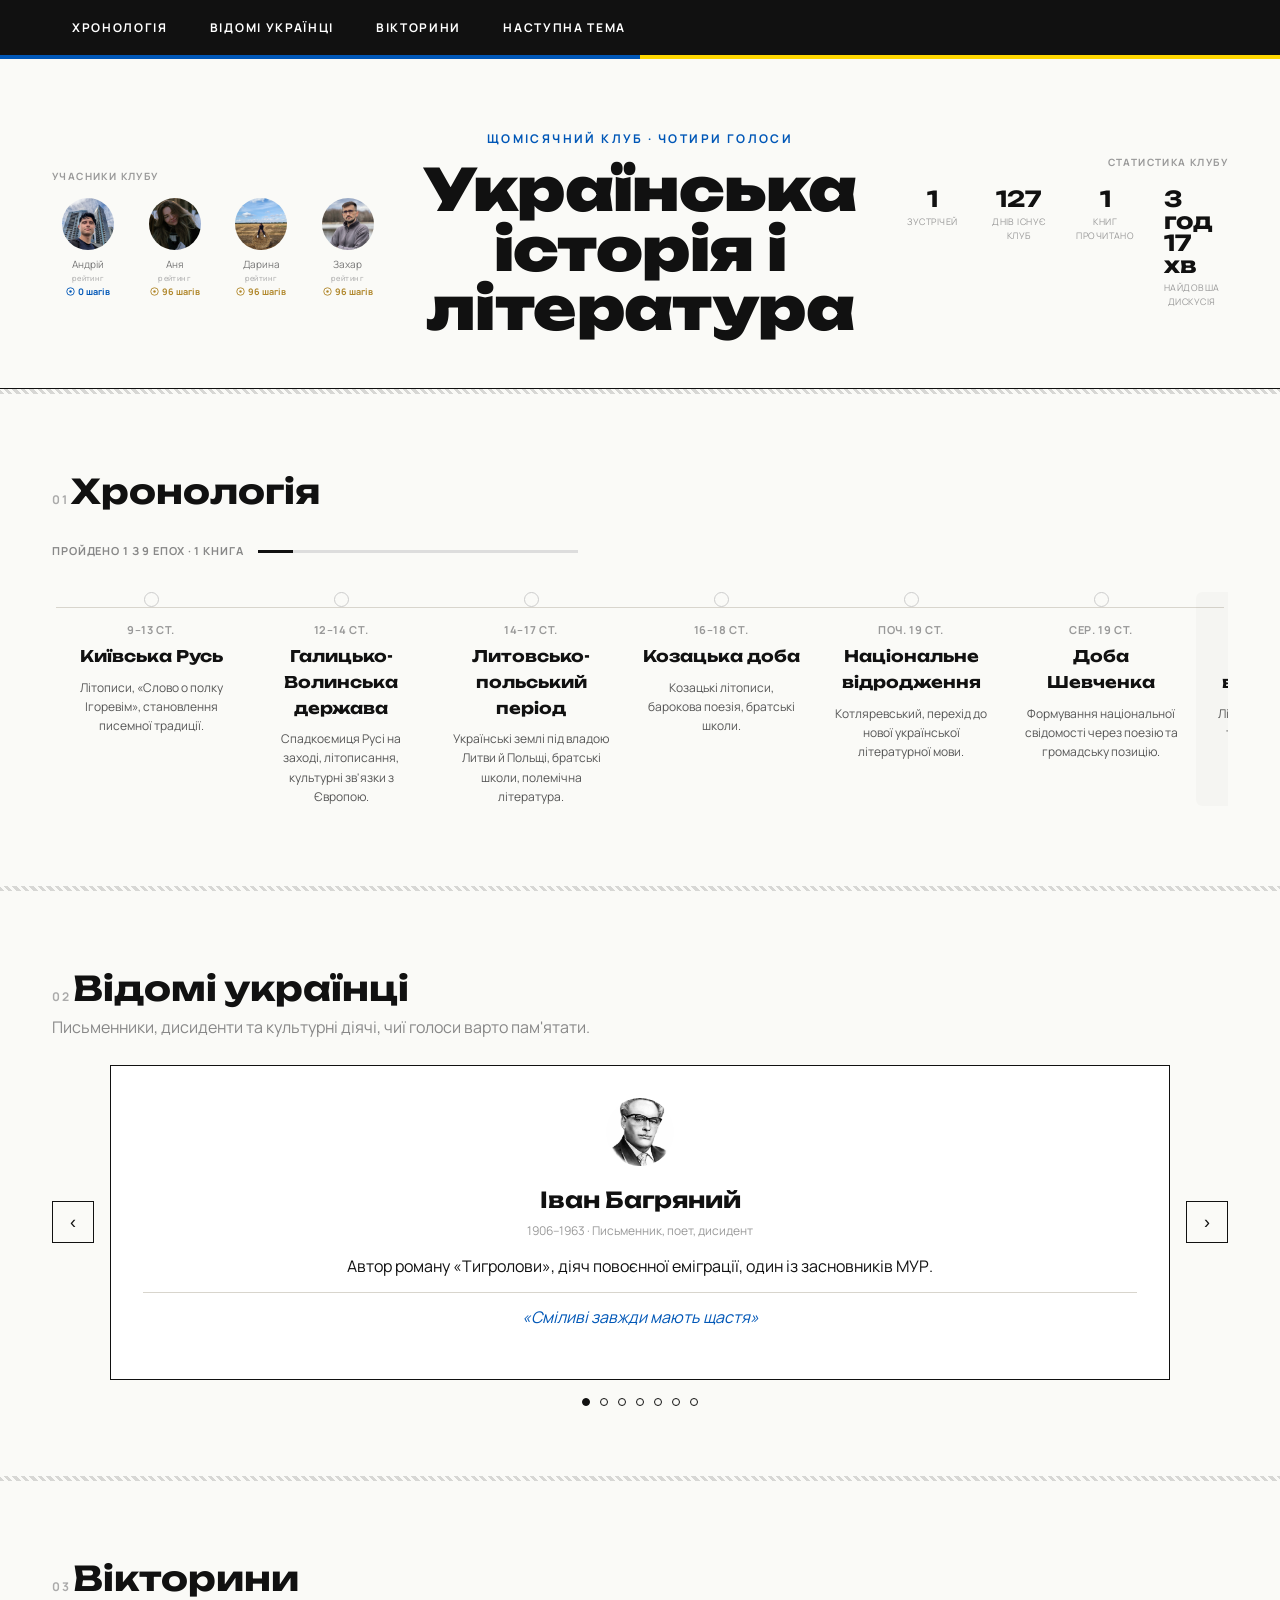
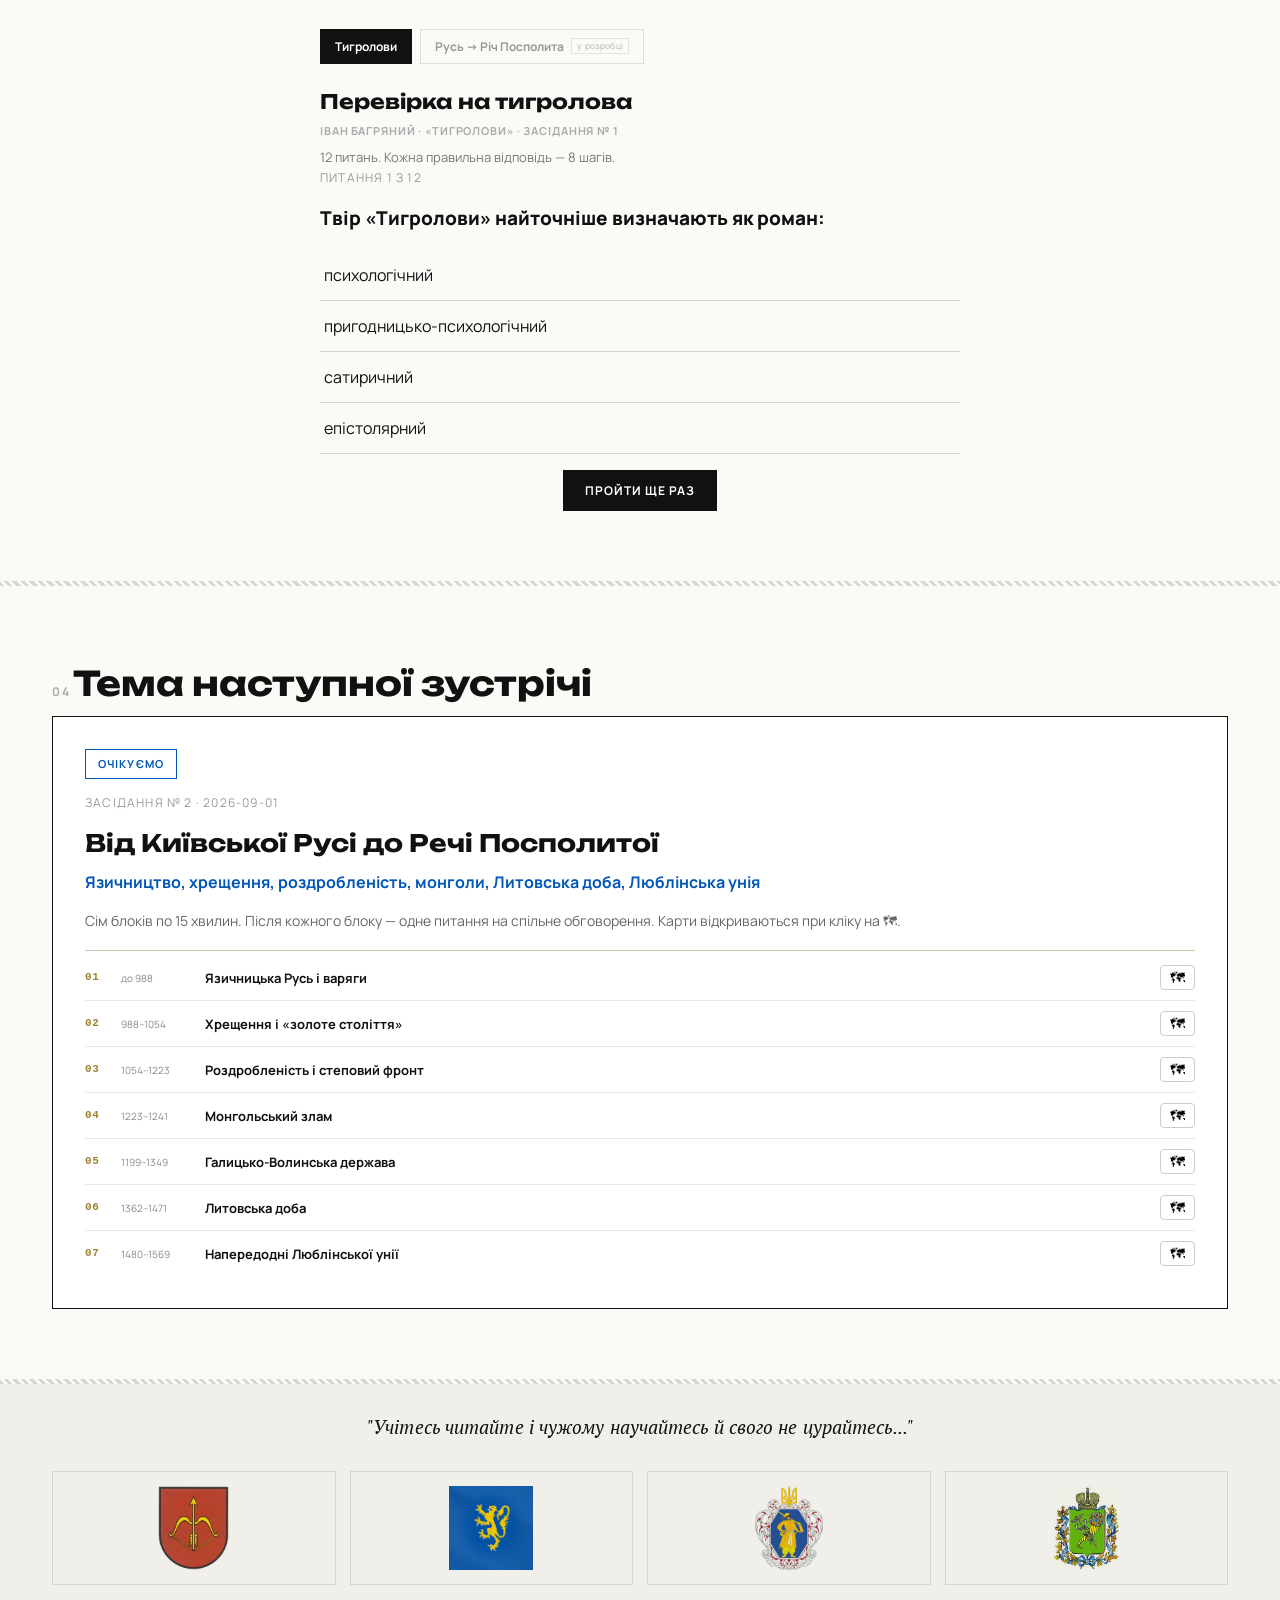
==== index.html @ 444264d8 "Update index.html" ====
<!DOCTYPE html>
<html lang="uk">
<head>
<meta charset="UTF-8">
<meta name="viewport" content="width=device-width, initial-scale=1.0">
<title>Клуб української історії та літератури</title>
<link rel="stylesheet" href="style-1-minimal.css">
</head>
<body>

<div class="sticky-top-bar">
  <nav class="tabs">
    <div class="wrap">
      <a href="#timeline">Хронологія</a>
      <a href="#figures">Відомі українці</a>
      <a href="#quiz">Вікторини</a>
      <a href="#next-topic">Наступна тема</a>
    </div>
  </nav>
  <div class="flag-ribbon" aria-hidden="true"></div>
</div>

<header class="masthead">
  <div class="wrap header-grid">
    <div class="header-side header-participants-block">
      <div class="header-side-label">Учасники клубу</div>
      <div class="header-participants" id="header-participants"><p class="mini-loading">…</p></div>
    </div>
    <div class="header-center">
      <div class="kicker">Щомісячний клуб · чотири голоси</div>
      <h1>Українська історія і література</h1>
    </div>
    <div class="header-side header-stats-block">
      <div class="header-side-label">Статистика клубу</div>
      <div class="header-stats" id="header-stats"><p class="mini-loading">…</p></div>
    </div>
  </div>
</header>

<div class="stitch-divider" aria-hidden="true"></div>

<section id="timeline">
  <div class="wrap">
    <span class="section-num">01</span>
    <h2>Хронологія</h2>
    <div id="timeline-progress"></div>
    <div id="timeline-content" class="timeline-h"><p>Завантаження…</p></div>
    <div id="timeline-panel" class="timeline-panel"></div>
  </div>
</section>

<div class="stitch-divider" aria-hidden="true"></div>

<section id="figures">
  <div class="wrap">
    <span class="section-num">02</span>
    <h2>Відомі українці</h2>
    <p class="section-lead">Письменники, дисиденти та культурні діячі, чиї голоси варто пам'ятати.</p>
    <div class="carousel">
      <button class="carousel-btn prev" id="fig-prev" type="button" aria-label="Попередня постать">‹</button>
      <div id="figures-content" class="carousel-track"><p>Завантаження…</p></div>
      <button class="carousel-btn next" id="fig-next" type="button" aria-label="Наступна постать">›</button>
    </div>
    <div id="figures-dots" class="carousel-dots"></div>
  </div>
</section>

<div class="stitch-divider" aria-hidden="true"></div>

<section id="quiz">
  <div class="wrap">
    <span class="section-num">03</span>
    <h2>Вікторини</h2>
    <div id="quiz-selector" class="quiz-selector"></div>
    <div id="quiz-head" class="quiz-head"></div>
    <div id="quiz-content"><p>Завантаження…</p></div>
    <div id="quiz-result"></div>
    <button id="quiz-reset" class="reset-btn" type="button">Пройти ще раз</button>
  </div>
</section>

<div class="stitch-divider" aria-hidden="true"></div>

<section id="next-topic">
  <div class="wrap">
    <span class="section-num">04</span>
    <h2>Тема наступної зустрічі</h2>
    <div id="next-topic-content"><p>Завантаження…</p></div>
  </div>
</section>

<div class="stitch-divider" aria-hidden="true"></div>

<footer>
  <div class="wrap">
    <p class="footer-quote">"Учітесь читайте і чужому научайтесь й свого не цурайтесь..."</p>
    <div class="emblem-footer">
      <div class="emblem-slot"><img src="assets/emblems/gerald1.gif" class="emblem-icon" alt="Емблема 1"></div>
      <div class="emblem-slot"><img src="assets/emblems/gerald2.jpg" class="emblem-icon" alt="Емблема 2"></div>
      <div class="emblem-slot"><img src="assets/emblems/gerald3.jpg" class="emblem-icon" alt="Емблема 3"></div>
      <div class="emblem-slot"><img src="assets/emblems/gerald6.jpg" class="emblem-icon" alt="Емблема 6"></div>
    </div>
  </div>
</footer>

<script src="script.js"></script>
</body>
</html>
---- style-1-minimal.css ----
/* ВАРІАНТ 1 — Мінімалізм: багато повітря, велика жирна типографіка, чорно-біле + єдиний національний акцент */
@import url('https://fonts.googleapis.com/css2?family=Unbounded:wght@500;700;900&family=Manrope:wght@400;500;700;800&family=PT+Serif:ital@1&family=PT+Mono&display=swap');

:root {
  --paper: #fafaf7;
  --paper-dark: #f0efe9;
  --ink: #111111;
  --stamp-red: #9c2b26;
  --index-blue: #0057b7;
  --gold: #8a7a4a;
  --line: #d8d5cd;
  --card-bg: #ffffff;
  --flag-blue: #0057b7;
  --flag-yellow: #ffd700;
  --teal: #2f6f62;
}

* { box-sizing: border-box; }
html { scroll-behavior: smooth; }

body {
  margin: 0;
  background: var(--paper);
  color: var(--ink);
  font-family: 'Manrope', sans-serif;
  line-height: 1.6;
}
a { color: var(--index-blue); }

.wrap { max-width: 1240px; margin: 0 auto; padding: 0 32px; }

/* ---------- Nav ---------- */
.sticky-top-bar {
  position: sticky;
  top: 0;
  z-index: 20;
}
nav.tabs {
  background: var(--ink);
}
nav.tabs .wrap { display: flex; gap: 2px; overflow-x: auto; }
nav.tabs a {
  flex: 0 0 auto;
  display: block;
  padding: 18px 20px;
  color: #fff;
  text-decoration: none;
  font-family: 'Manrope', sans-serif;
  font-weight: 700;
  font-size: 12px;
  letter-spacing: 0.14em;
  text-transform: uppercase;
  white-space: nowrap;
  transition: opacity 0.2s ease;
}
nav.tabs a:hover { opacity: 0.55; }

.flag-ribbon {
  height: 4px;
  background: linear-gradient(90deg, var(--flag-blue) 50%, var(--flag-yellow) 50%);
}

/* ---------- Header ---------- */
header.masthead {
  padding: 70px 0 50px;
  border-bottom: 1px solid var(--ink);
  position: relative;
}
.header-grid {
  display: grid;
  grid-template-columns: 1fr 1.4fr 1fr;
  align-items: center;
  gap: 24px;
}
.header-center { text-align: center; }
.header-side-label {
  font-family: 'Manrope', sans-serif;
  font-size: 10px; font-weight: 700;
  text-transform: uppercase; letter-spacing: 0.14em;
  color: #999; margin-bottom: 14px;
}
.header-participants-block .header-side-label { text-align: left; }
.header-stats-block .header-side-label { text-align: right; }
.header-participants, .header-stats { display: flex; flex-wrap: wrap; gap: 14px; }
.header-participants { justify-content: space-between; }
.header-stats { justify-content: space-between; }
.mini-loading { font-size: 12px; color: #999; margin: 0; }

.mini-avatar { display: flex; flex-direction: column; align-items: center; flex: 1 1 0; min-width: 56px; }
.mini-avatar-img {
  width: 52px; height: 52px; border-radius: 50%;
  object-fit: cover; border: none;
  display: flex; align-items: center; justify-content: center;
  font-family: 'Unbounded', sans-serif; font-weight: 700; font-size: 15px;
  color: #fff; background: var(--ink);
}
.mini-avatar-name { font-family: 'Manrope', sans-serif; font-size: 10px; color: #777; margin-top: 6px; text-align: center; }
.mini-avatar-ratinglabel {
  font-family: 'Manrope', sans-serif; font-weight: 500; font-size: 7.5px;
  text-transform: lowercase; letter-spacing: 0.06em;
  color: #b0b0b0; margin-top: 3px; text-align: center; line-height: 1;
}
.mini-avatar-rating {
  font-family: 'Manrope', sans-serif; font-weight: 700; font-size: 9px;
  color: var(--index-blue); margin-top: 2px; text-align: center;
  display: inline-flex; align-items: center; gap: 3px; white-space: nowrap;
}
/* Місця в рейтингу — приглушені металеві відтінки */
.mini-avatar-rating.medal-gold   { color: #b0872b; }
.mini-avatar-rating.medal-silver { color: #8c8c92; }
.mini-avatar-rating.medal-bronze { color: #a06a42; }
.coin-icon { width: 9px; height: 9px; flex-shrink: 0; display: block; }

.mini-stat { display: flex; flex-direction: column; align-items: center; padding: 4px 8px; flex: 1 1 0; min-width: 56px; }
.mini-stat-value { font-family: 'Unbounded', sans-serif; font-weight: 700; font-size: 22px; color: var(--ink); line-height: 1; }
.mini-stat-label { font-family: 'Manrope', sans-serif; font-size: 9px; text-transform: uppercase; letter-spacing: 0.05em; color: #999; margin-top: 5px; text-align: center; }

header.masthead .kicker {
  font-family: 'Manrope', sans-serif; font-size: 12px; font-weight: 700;
  letter-spacing: 0.2em; text-transform: uppercase; color: var(--index-blue);
}
header.masthead h1 {
  font-family: 'Unbounded', sans-serif;
  font-weight: 900;
  font-size: clamp(30px, 5.4vw, 58px);
  margin: 12px 0 0;
  line-height: 1.02;
  letter-spacing: -0.01em;
}

@media (max-width: 760px) {
  .header-grid { grid-template-columns: 1fr; text-align: center; }
  .header-participants, .header-stats { justify-content: center; }
  .header-participants-block .header-side-label, .header-stats-block .header-side-label { text-align: center; }
}

/* ---------- Signature stitch divider (thin, monochrome) ---------- */
.stitch-divider {
  height: 5px;
  background-image:
    repeating-linear-gradient(45deg, var(--ink) 0, var(--ink) 3px, transparent 3px, transparent 6px);
  opacity: 0.15;
  border: none;
}

/* ---------- Sections ---------- */
section { padding: 70px 0; }
section h2 {
  font-family: 'Unbounded', sans-serif;
  font-weight: 700;
  font-size: 34px;
  margin: 0 0 6px;
  display: inline-block;
  border-bottom: none;
  padding-bottom: 0;
}
section .section-num {
  font-family: 'Manrope', sans-serif;
  font-weight: 700;
  font-size: 12px;
  color: #aaa;
  letter-spacing: 0.14em;
}

/* ---------- Cards ---------- */
.card {
  background: var(--card-bg);
  border: 1px solid var(--ink);
  padding: 32px;
  position: relative;
  box-shadow: none;
}
.card + .card { margin-top: 18px; }
.stamp {
  display: inline-block;
  border: 1px solid var(--ink); color: var(--ink);
  font-family: 'Manrope', sans-serif; font-weight: 700; font-size: 11px;
  letter-spacing: 0.1em; padding: 5px 12px; border-radius: 0; background: none;
  margin-bottom: 14px;
}
.stamp-next { border-color: var(--index-blue); color: var(--index-blue); }
.card-next-empty { display: flex; align-items: center; min-height: 90px; }
.empty-note { color: #999; font-style: italic; margin: 0; }

/* --- Next topic blocks list --- */
.next-intro { color: #666; font-size: 14px; margin-bottom: 18px; }
.blocks-list { border-top: 1px solid #d0c8b0; margin-top: 8px; padding-top: 4px; }
.block-row { display: flex; align-items: center; gap: 12px; padding: 10px 0; border-bottom: 1px solid rgba(107,90,62,0.15); }
.block-row:last-child { border-bottom: none; }
.block-num { font-family: 'PT Mono', monospace; font-size: 11px; color: #a08030; flex: 0 0 24px; font-weight: 700; letter-spacing: .05em; }
.block-period { font-family: 'Manrope', sans-serif; font-size: 10px; color: #888; flex: 0 0 72px; white-space: nowrap; }
.block-title { font-family: 'Manrope', sans-serif; font-size: 13px; font-weight: 700; color: #111; flex: 1; }
.map-btn { flex: 0 0 auto; background: none; border: 1px solid #ccc; border-radius: 4px; padding: 4px 9px; font-size: 15px; cursor: pointer; line-height: 1; transition: border-color .15s, background .15s; }
.map-btn:hover { border-color: #185FA5; background: rgba(42,63,95,.06); }
.map-btn-empty { flex: 0 0 auto; font-family: 'PT Mono', monospace; font-size: 10px; color: #bbb; padding: 4px 6px; cursor: default; }

/* --- Map modal --- */
#map-modal { position: fixed; inset: 0; z-index: 1000; display: flex; align-items: center; justify-content: center; }
.modal-backdrop { position: absolute; inset: 0; background: rgba(32,29,26,.72); cursor: pointer; }
.modal-box { position: relative; z-index: 1; background: #f5f0e4; border: 2px solid #201d1a; width: 92vw; max-width: 1100px; height: 88vh; display: flex; flex-direction: column; box-shadow: 0 20px 60px rgba(0,0,0,.4); }
.modal-header { display: flex; align-items: center; justify-content: space-between; padding: 10px 16px; border-bottom: 1px solid #ccc; flex-shrink: 0; }
.modal-title { font-family: 'Manrope', sans-serif; font-weight: 700; font-size: 13px; color: #111; }
.modal-close { background: none; border: 1px solid #ccc; width: 28px; height: 28px; cursor: pointer; font-size: 13px; color: #111; display: flex; align-items: center; justify-content: center; }
.modal-close:hover { border-color: #111; background: rgba(32,29,26,.06); }
.modal-iframe { flex: 1; width: 100%; border: none; background: #f5f0e4; }

/* Зображення в модалі — вписується повністю, без обрізання */
.modal-imgwrap { flex: 1; width: 100%; overflow: auto; background: #f5f0e4; display: flex; align-items: center; justify-content: center; padding: 10px; }
.modal-img { max-width: 100%; max-height: 100%; object-fit: contain; display: block; }

/* Кнопка "відкрити в новій вкладці" */
.modal-open-new { margin-left: auto; margin-right: 8px; text-decoration: none; border: 1px solid #ccc; width: 28px; height: 28px; display: flex; align-items: center; justify-content: center; font-size: 13px; color: #111; }
.modal-open-new:hover { border-color: #111; background: rgba(32,29,26,.06); }
.modal-header .modal-title { margin-right: 8px; }

@media (max-width: 600px) {
  .block-period { display: none; }
  .modal-box { width: 98vw; height: 94vh; }
}
.card .meta-row { font-family: 'Manrope', sans-serif; font-size: 12px; color: #999; text-transform: uppercase; letter-spacing: 0.1em; margin-bottom: 12px; }
.card h3 { font-family: 'Unbounded', sans-serif; font-weight: 700; font-size: 24px; margin: 0 0 8px; }
.card .subtitle { color: var(--index-blue); font-weight: 700; margin: 0 0 12px; }

/* ---------- Quiz ---------- */
.quiz-selector { display: flex; flex-wrap: wrap; gap: 8px; max-width: 640px; margin: 18px auto 0; }
.quiz-tab {
  font-family: 'Manrope', sans-serif; font-weight: 700; font-size: 12px;
  background: none; border: 1px solid var(--line); color: #777;
  padding: 8px 14px; cursor: pointer;
  display: inline-flex; align-items: center; gap: 7px;
  transition: border-color .15s, color .15s, background .15s;
}
.quiz-tab:hover { border-color: var(--ink); color: var(--ink); }
.quiz-tab.active { border-color: var(--ink); background: var(--ink); color: #fff; }
.quiz-tab-soon { opacity: .75; }
.tab-soon-mark { font-size: 8.5px; font-weight: 500; text-transform: lowercase; letter-spacing: .04em; color: #aaa; border: 1px solid #ddd; padding: 1px 5px; }
.quiz-tab.active .tab-soon-mark { color: #ddd; border-color: #666; }

.quiz-head { max-width: 640px; margin: 22px auto 0; }
.quiz-title { font-family: 'Unbounded', sans-serif; font-weight: 700; font-size: 20px; margin: 0 0 4px; }
.quiz-meta { font-family: 'Manrope', sans-serif; font-size: 11px; font-weight: 700; color: #aaa; text-transform: uppercase; letter-spacing: .08em; }
.quiz-lead { font-family: 'Manrope', sans-serif; font-size: 13px; color: #777; margin: 8px 0 0; }

.quiz-soon { max-width: 640px; margin: 24px auto 0; border: 1px dashed var(--line); padding: 40px 24px; text-align: center; }
.quiz-soon-icon { font-size: 30px; line-height: 1; margin-bottom: 12px; }
.quiz-soon-title { font-family: 'Unbounded', sans-serif; font-weight: 700; font-size: 17px; color: var(--ink); margin-bottom: 8px; }
.quiz-soon-text { font-family: 'Manrope', sans-serif; font-size: 13px; color: #999; margin: 0; }

#quiz-content, #quiz-result, #quiz-reset { max-width: 640px; margin-left: auto; margin-right: auto; display: block; }
.quiz-progress { font-family: 'Manrope', sans-serif; font-size: 12px; color: #999; text-transform: uppercase; letter-spacing: 0.1em; margin-bottom: 16px; }
.quiz-q { margin-bottom: 14px; }
.quiz-q p.q-text { font-weight: 800; font-size: 19px; margin: 0 0 16px; }
.quiz-q .opt {
  display: block; width: 100%; text-align: left;
  background: none; border: none; border-bottom: 1px solid var(--line);
  padding: 14px 4px; margin-bottom: 0; cursor: pointer;
  font-family: 'Manrope', sans-serif; font-size: 16px; color: var(--ink);
  transition: padding-left 0.15s ease, color 0.15s ease;
}
.quiz-q .opt:hover { padding-left: 12px; color: var(--index-blue); }
.quiz-q .opt.correct { color: #2f7a3f; font-weight: 700; border-color: #2f7a3f; }
.quiz-q .opt.wrong { color: var(--stamp-red); text-decoration: line-through; border-color: var(--stamp-red); }
.quiz-q .opt[disabled] { cursor: default; }
.next-q-btn { display: block; }
#quiz-result { font-family: 'Manrope', sans-serif; font-weight: 700; font-size: 15px; margin-top: 20px; padding: 18px; border: 1px solid var(--ink); display: none; }

.quiz-title-result { text-align: center; padding: 32px 20px; }
.quiz-title-emoji { font-size: 56px; line-height: 1; margin-bottom: 10px; }
.quiz-title-name { font-family: 'Unbounded', sans-serif; font-weight: 900; font-size: 26px; margin-bottom: 8px; }
.quiz-title-score { font-family: 'Manrope', sans-serif; font-size: 14px; color: #666; margin-bottom: 6px; }
.quiz-title-hint { font-family: 'Manrope', sans-serif; font-size: 12px; color: #999; font-style: italic; }

button.reset-btn {
  font-family: 'Manrope', sans-serif; font-weight: 700; background: var(--ink); color: #fff;
  border: none; padding: 12px 22px; cursor: pointer; font-size: 12px;
  letter-spacing: 0.08em; text-transform: uppercase; margin-top: 16px;
  transition: opacity 0.2s ease;
}
button.reset-btn:hover { opacity: 0.75; }

/* ---------- Archive list ---------- */
.archive-item { display: flex; gap: 16px; align-items: baseline; border-bottom: 1px solid var(--line); padding: 16px 0; }
.archive-item .num { font-family: 'Manrope', sans-serif; font-weight: 700; color: #999; font-size: 13px; flex: 0 0 60px; }
.archive-item .date { font-family: 'Manrope', sans-serif; font-size: 12px; color: #999; flex: 0 0 90px; }
.archive-item a { font-weight: 700; text-decoration: none; }
.archive-item a:hover { text-decoration: underline; }

/* ---------- Figures carousel ---------- */
.section-lead { color: #888; margin-top: -6px; }
.carousel { display: flex; align-items: center; gap: 16px; margin-top: 24px; }
.carousel-track { position: relative; flex: 1; min-height: 240px; }
.figure-card { display: none; background: var(--card-bg); border: 1px solid var(--ink); padding: 32px; box-shadow: none; text-align: center; }
.figure-card.active { display: block; }
.figure-avatar {
  width: 68px; height: 68px; border-radius: 50%; margin: 0 auto 16px;
  display: flex; align-items: center; justify-content: center;
  font-family: 'Unbounded', sans-serif; font-weight: 700; font-size: 20px;
  color: #fff; background: var(--ink);
}
.figure-avatar-photo { object-fit: cover; border: none; filter: grayscale(100%); }
.figure-card h3 { font-family: 'Unbounded', sans-serif; font-weight: 700; font-size: 22px; margin: 0 0 4px; }
.figure-years { font-family: 'Manrope', sans-serif; font-size: 12px; color: #999; margin-bottom: 14px; }
.figure-note { margin: 0 0 8px; }
.figure-quote { font-style: italic; color: var(--index-blue); border-top: 1px solid var(--line); padding-top: 12px; margin-top: 12px; }
.carousel-btn {
  flex: 0 0 auto; width: 42px; height: 42px; border: 1px solid var(--ink);
  background: none; color: var(--ink); font-size: 18px; cursor: pointer; transition: background 0.2s ease, color 0.2s ease;
}
.carousel-btn:hover { background: var(--ink); color: #fff; }
.carousel-dots { display: flex; justify-content: center; gap: 10px; margin-top: 18px; }
.dot { width: 8px; height: 8px; border-radius: 50%; border: 1px solid var(--ink); background: transparent; cursor: pointer; padding: 0; }
.dot.active { background: var(--ink); }

/* ---------- Timeline (horizontal) ---------- */
.timeline-h { display: flex; gap: 0; overflow-x: auto; padding: 40px 4px 10px; position: relative; }
.timeline-h::before { content: ""; position: absolute; left: 4px; right: 4px; top: 55px; height: 1px; background: var(--line); z-index: 0; }
.timeline-h-item { position: relative; flex: 0 0 190px; padding: 0 16px; text-align: center; }
/* --- Прогрес хронології --- */
.progress-row { display: flex; align-items: center; gap: 14px; margin: 18px 0 -8px; flex-wrap: wrap; }
.progress-text { font-family: 'Manrope', sans-serif; font-size: 11px; font-weight: 700; color: #888; text-transform: uppercase; letter-spacing: .08em; }
.progress-bar { flex: 1; min-width: 120px; max-width: 320px; height: 3px; background: #ddd; }
.progress-fill { height: 100%; background: var(--ink); transition: width .4s ease; }

.timeline-h-dot {
  width: 15px; height: 15px; border-radius: 50%;
  margin: 0 auto 14px; position: relative; z-index: 1;
  padding: 0; display: flex; align-items: center; justify-content: center;
  transition: transform .15s ease, background .15s ease;
}
.dot-filled { background: var(--ink); border: none; cursor: pointer; }
.dot-filled:hover { transform: scale(1.35); }
.dot-empty { background: transparent; border: 1.5px solid #ccc; cursor: default; }
.dot-count { font-family: 'Manrope', sans-serif; font-size: 8px; font-weight: 700; color: #fff; line-height: 1; }
.era-open .timeline-h-dot.dot-filled { transform: scale(1.5); background: var(--index-blue); }
.era-has-books { background: rgba(0,0,0,.02); border-radius: 6px; }
.era-open { background: rgba(0,87,183,.05); }

/* --- Панель книг під стрічкою --- */
.timeline-panel { display: none; margin-top: 22px; border-top: 1px solid var(--ink); padding-top: 18px; }
.panel-head { display: flex; align-items: baseline; justify-content: space-between; margin-bottom: 16px; gap: 12px; }
.panel-period { font-family: 'Manrope', sans-serif; font-size: 11px; font-weight: 700; color: #aaa; text-transform: uppercase; letter-spacing: .1em; margin-right: 10px; }
.panel-title { font-family: 'Unbounded', sans-serif; font-weight: 700; font-size: 18px; color: var(--ink); }
.panel-close { background: none; border: 1px solid #ccc; width: 26px; height: 26px; cursor: pointer; font-size: 12px; color: #111; flex-shrink: 0; }
.panel-close:hover { border-color: #111; background: rgba(0,0,0,.05); }

.books-grid { display: grid; grid-template-columns: repeat(auto-fill, minmax(300px, 1fr)); gap: 16px; }
.book-card { display: flex; justify-content: space-between; align-items: flex-start; gap: 16px; border: 1px solid var(--line); padding: 16px 18px; }
.book-main { flex: 1; min-width: 0; }
.book-cover {
  width: 56px; height: auto; max-height: 96px; object-fit: contain;
  flex-shrink: 0; display: block; align-self: flex-start;
  border: 1px solid var(--line);
  box-shadow: 2px 2px 0 rgba(0,0,0,.07);
}
.book-author { font-family: 'Manrope', sans-serif; font-size: 12px; font-weight: 700; color: #888; text-transform: uppercase; letter-spacing: .06em; margin-bottom: 4px; }
.book-title { font-family: 'Unbounded', sans-serif; font-weight: 700; font-size: 16px; color: var(--ink); line-height: 1.3; }
.book-year { font-family: 'Manrope', sans-serif; font-weight: 400; font-size: 12px; color: #aaa; }
.book-note { font-family: 'Manrope', sans-serif; font-size: 12px; color: #777; margin-top: 6px; line-height: 1.4; }
.book-meta { text-align: right; flex-shrink: 0; }
.book-score { font-family: 'Unbounded', sans-serif; font-weight: 900; line-height: 1; white-space: nowrap; }
.score-num { font-size: 24px; }
.score-max { font-size: 11px; color: #bbb; font-weight: 500; }
.score-high { color: var(--index-blue); }
.score-mid  { color: var(--ink); }
.score-low  { color: #999; }
.score-none { color: #ccc; }
.book-score-label { font-family: 'Manrope', sans-serif; font-size: 8.5px; color: #aaa; text-transform: uppercase; letter-spacing: .06em; margin-top: 4px; }
.book-meeting { font-family: 'Manrope', sans-serif; font-size: 10px; color: #bbb; margin-top: 6px; }

@media (max-width: 560px) {
  .books-grid { grid-template-columns: 1fr; }
  .progress-bar { max-width: 100%; }
}
.timeline-h-period { font-family: 'Manrope', sans-serif; font-weight: 700; font-size: 11px; color: #999; text-transform: uppercase; letter-spacing: 0.06em; }
.timeline-h-item h3 { font-family: 'Unbounded', sans-serif; font-weight: 700; font-size: 16px; margin: 6px 0 8px; }
.timeline-h-item p { font-size: 12px; margin: 0; color: #555; }
.timeline-title-link { text-decoration: none; color: inherit; }
.timeline-title-link h3 { color: var(--index-blue); }
.timeline-title-link:hover h3 { text-decoration: underline; }
@media (max-width: 700px) { .timeline-h-item { flex: 0 0 150px; } }

/* ---------- Footer (emblem images) ---------- */
footer { border-top: none; padding: 28px 0 40px; background: var(--paper-dark); }
.footer-quote {
  font-family: 'PT Serif', serif;
  font-style: italic;
  font-weight: 400;
  font-size: 19px;
  color: var(--ink);
  text-align: center;
  margin: 0 0 28px;
  letter-spacing: 0.005em;
}
.emblem-footer {
  display: flex;
  justify-content: space-between;
  align-items: center;
  gap: 14px;
}
.emblem-slot {
  flex: 1 1 0;
  display: flex;
  align-items: center;
  justify-content: center;
  border: 1px solid var(--line);
  padding: 14px;
}
.emblem-icon {
  width: 84px; height: 84px; object-fit: contain;
  mix-blend-mode: multiply;
}
@media (max-width: 700px) {
  .emblem-icon { width: 60px; height: 60px; }
  .emblem-slot { padding: 10px; }
}
@media (max-width: 420px) {
  .emblem-icon { width: 46px; height: 46px; }
  .emblem-footer { gap: 8px; }
  .emblem-slot { padding: 8px; }
}

@media (prefers-reduced-motion: reduce) { html { scroll-behavior: auto; } }

@media (max-width: 560px) {
  .archive-item { flex-wrap: wrap; }
  .carousel-btn { width: 36px; height: 36px; font-size: 16px; }
}
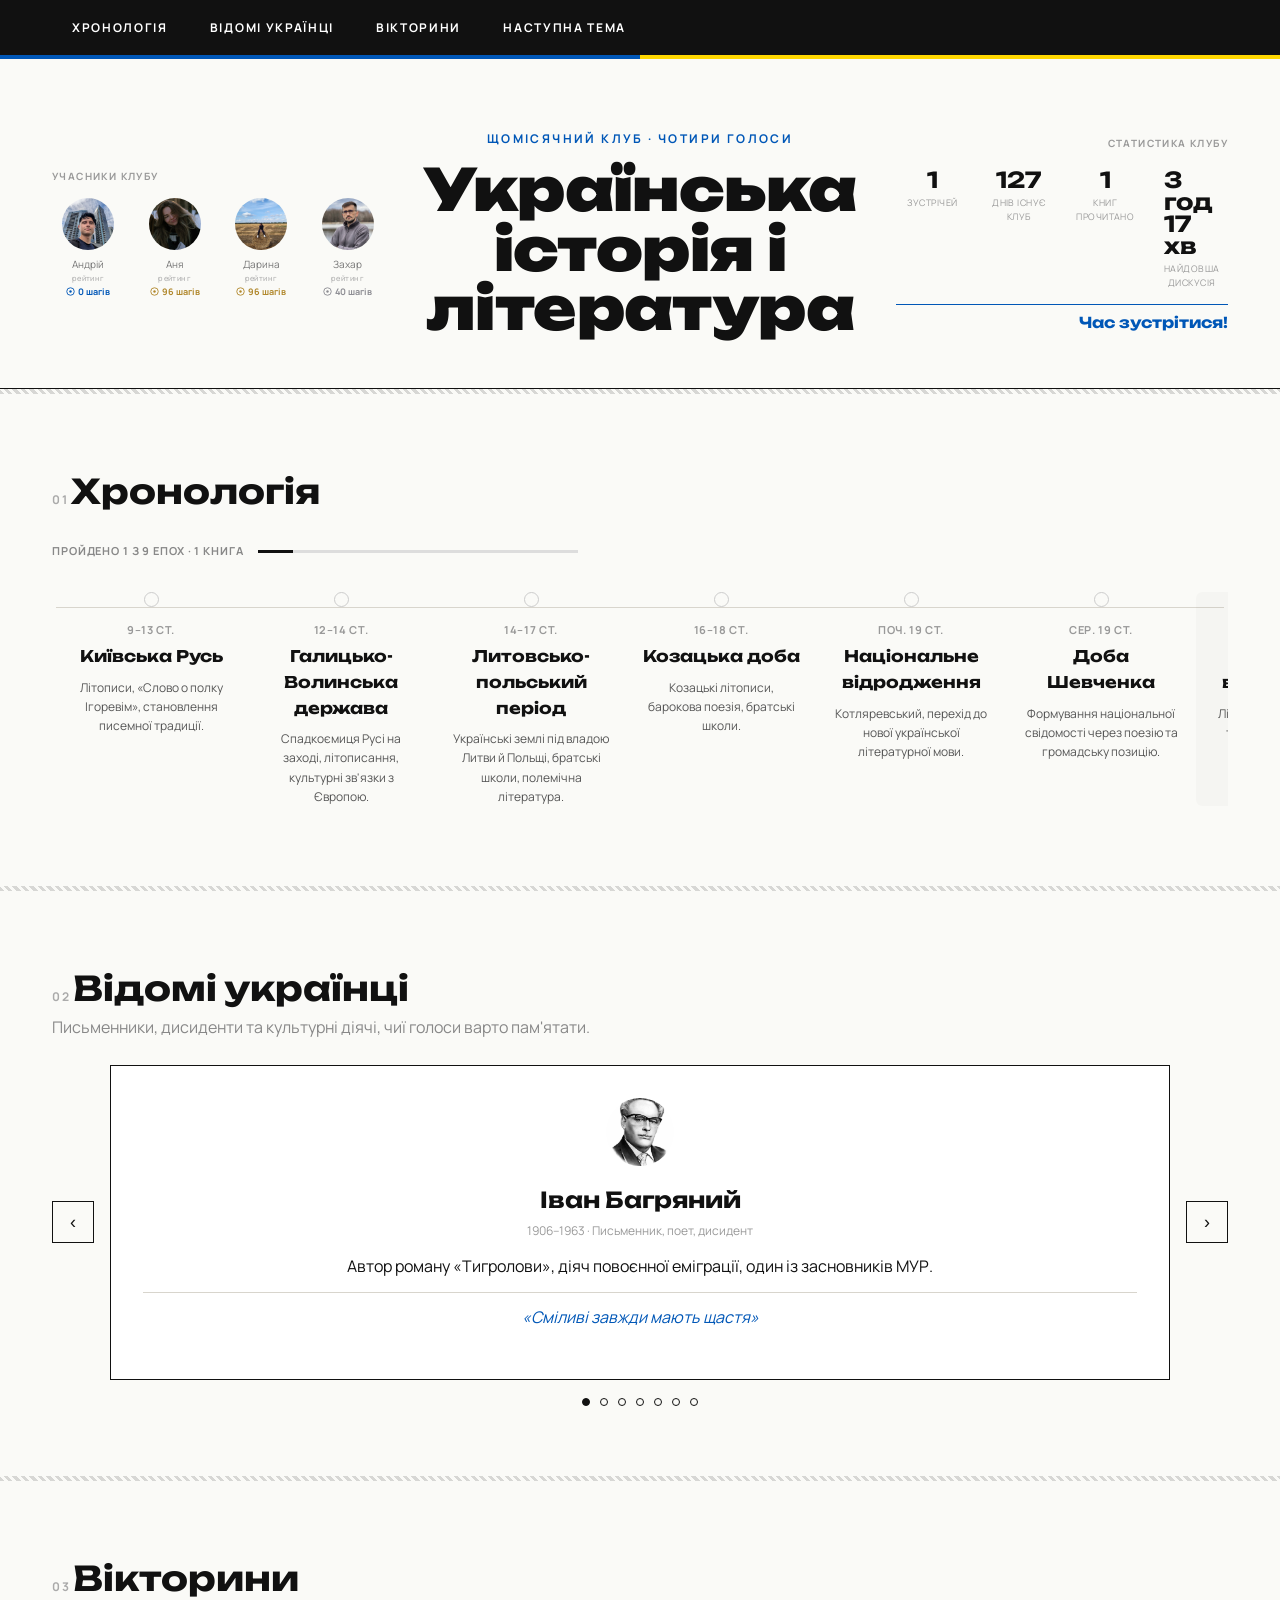
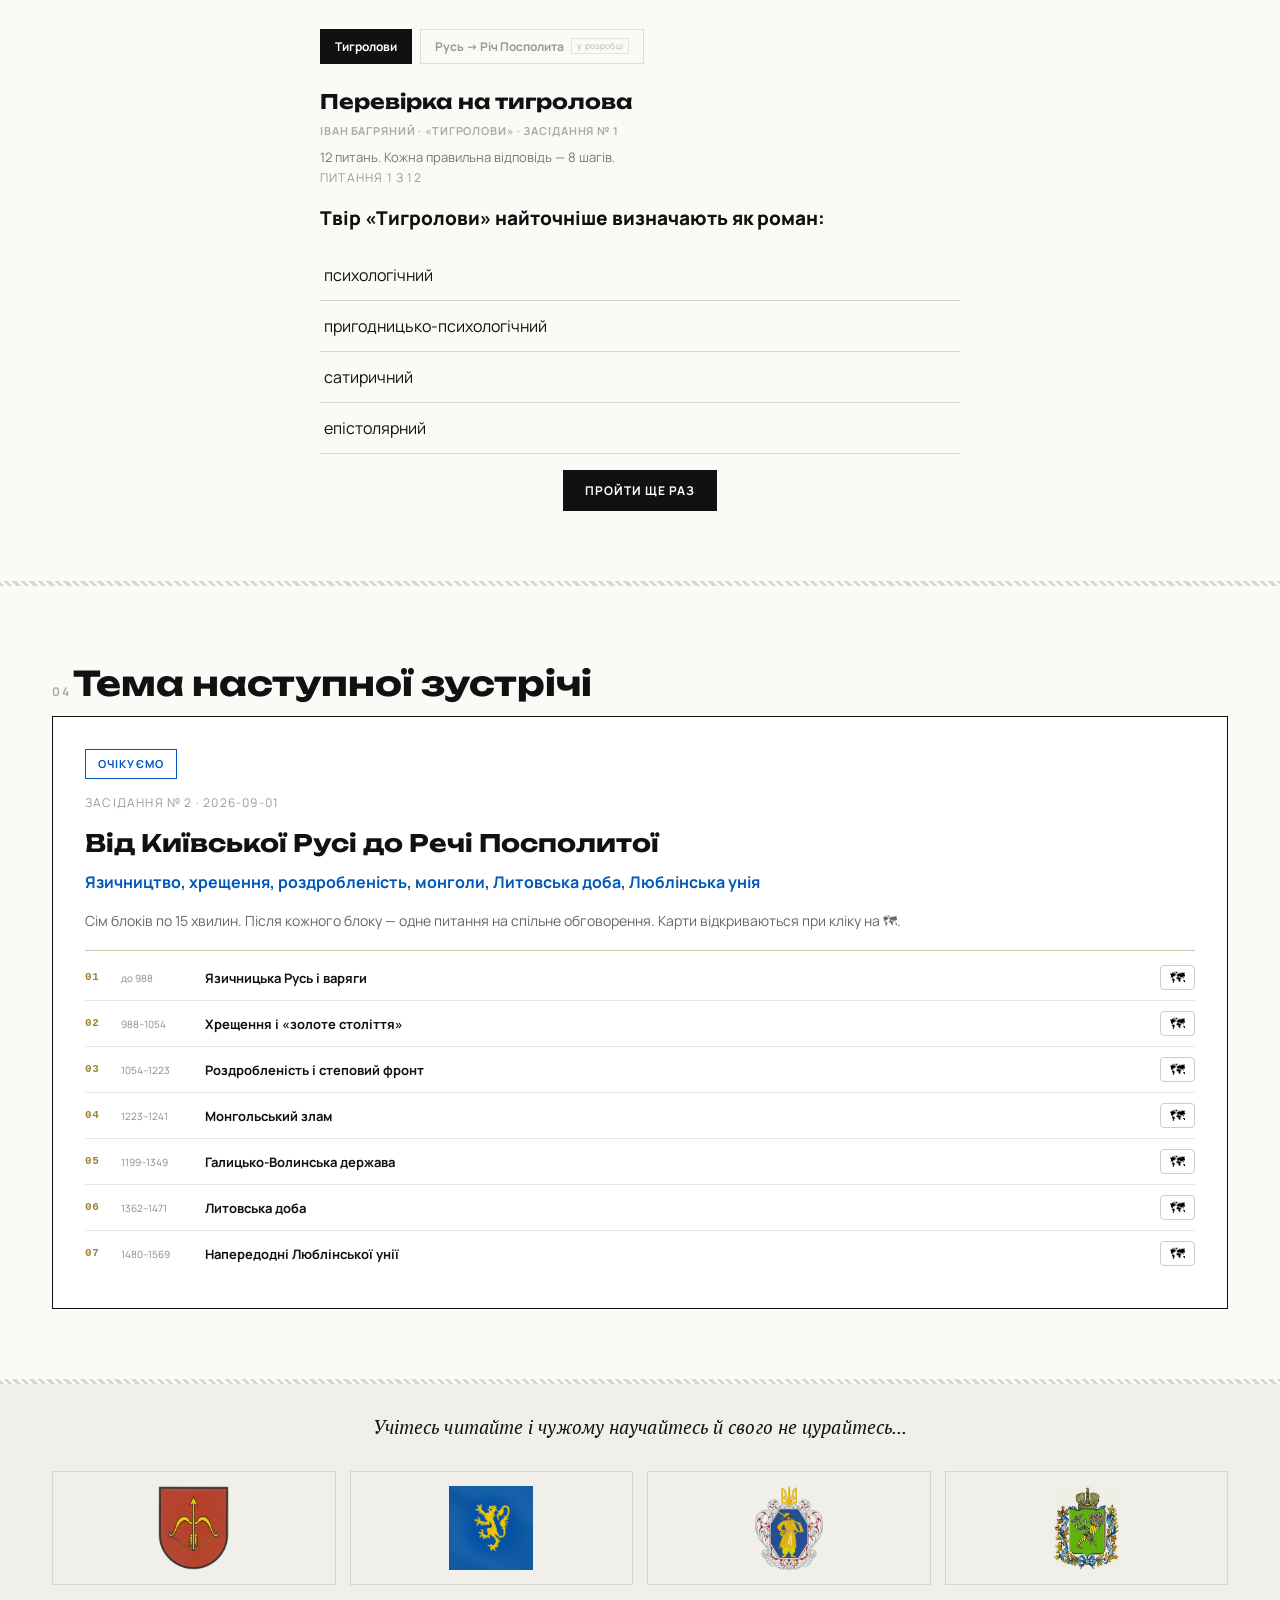
==== commit 2750544e: "Add files via upload" ====
--- a/index.html
+++ b/index.html
@@ -33,6 +33,7 @@
     <div class="header-side header-stats-block">
       <div class="header-side-label">Статистика клубу</div>
       <div class="header-stats" id="header-stats"><p class="mini-loading">…</p></div>
+      <div id="countdown" class="countdown"></div>
     </div>
   </div>
 </header>
@@ -93,7 +94,7 @@
 
 <footer>
   <div class="wrap">
-    <p class="footer-quote">"Учітесь читайте і чужому научайтесь й свого не цурайтесь..."</p>
+    <p class="footer-quote">Учітесь читайте і чужому научайтесь й свого не цурайтесь...</p>
     <div class="emblem-footer">
       <div class="emblem-slot"><img src="assets/emblems/gerald1.gif" class="emblem-icon" alt="Емблема 1"></div>
       <div class="emblem-slot"><img src="assets/emblems/gerald2.jpg" class="emblem-icon" alt="Емблема 2"></div>
--- a/style-1-minimal.css
+++ b/style-1-minimal.css
@@ -115,6 +115,36 @@
 .mini-stat-value { font-family: 'Unbounded', sans-serif; font-weight: 700; font-size: 22px; color: var(--ink); line-height: 1; }
 .mini-stat-label { font-family: 'Manrope', sans-serif; font-size: 9px; text-transform: uppercase; letter-spacing: 0.05em; color: #999; margin-top: 5px; text-align: center; }
 
+/* --- Таймер до зустрічі --- */
+.countdown {
+  margin-top: 10px;
+  border-top: 1px solid var(--line);
+  padding-top: 9px;
+  text-align: right;
+}
+.countdown:empty { display: none; }
+.countdown-units {
+  display: flex; align-items: baseline; justify-content: flex-end;
+  gap: 5px; font-family: 'Unbounded', sans-serif; line-height: 1;
+}
+.cd-unit { display: inline-flex; align-items: baseline; gap: 2px; }
+.cd-unit b { font-weight: 700; font-size: 17px; color: var(--ink); }
+.cd-unit i {
+  font-family: 'Manrope', sans-serif; font-style: normal;
+  font-weight: 500; font-size: 9px; color: #aaa;
+}
+.cd-sep { color: #ddd; font-size: 12px; }
+.cd-secs b { color: #999; font-weight: 500; }
+.countdown-label {
+  font-family: 'Manrope', sans-serif; font-size: 8.5px; font-weight: 500;
+  color: #b0b0b0; letter-spacing: .05em; margin-top: 5px;
+}
+.countdown-reached { border-top-color: var(--index-blue); }
+.countdown-reached-text {
+  font-family: 'Unbounded', sans-serif; font-weight: 700; font-size: 15px;
+  color: var(--index-blue); line-height: 1.2;
+}
+
 header.masthead .kicker {
   font-family: 'Manrope', sans-serif; font-size: 12px; font-weight: 700;
   letter-spacing: 0.2em; text-transform: uppercase; color: var(--index-blue);
@@ -130,8 +160,28 @@
 
 @media (max-width: 760px) {
   .header-grid { grid-template-columns: 1fr; text-align: center; }
-  .header-participants, .header-stats { justify-content: center; }
-  .header-participants-block .header-side-label, .header-stats-block .header-side-label { text-align: center; }
+  .header-participants { justify-content: center; }
+  .header-participants-block .header-side-label,
+  .header-stats-block .header-side-label { text-align: center; }
+
+  /* Статистика сіткою 2×2 — рівні картки, без рваних пустот */
+  .header-stats {
+    display: grid;
+    grid-template-columns: 1fr 1fr;
+    gap: 18px 10px;
+    align-items: start;
+  }
+  .mini-stat { min-width: 0; padding: 0 4px; }
+  .mini-stat-value { font-size: 20px; }
+  .mini-stat-label { font-size: 8.5px; }
+
+  /* Таймер — на всю ширину під статистикою */
+  .countdown { text-align: center; margin-top: 20px; padding-top: 14px; }
+  .countdown-units { justify-content: center; gap: 7px; }
+  .cd-unit b { font-size: 21px; }
+  .cd-unit i { font-size: 10px; }
+  .countdown-label { font-size: 9.5px; margin-top: 7px; }
+  .countdown-reached-text { font-size: 18px; }
 }
 
 /* ---------- Signature stitch divider (thin, monochrome) ---------- */
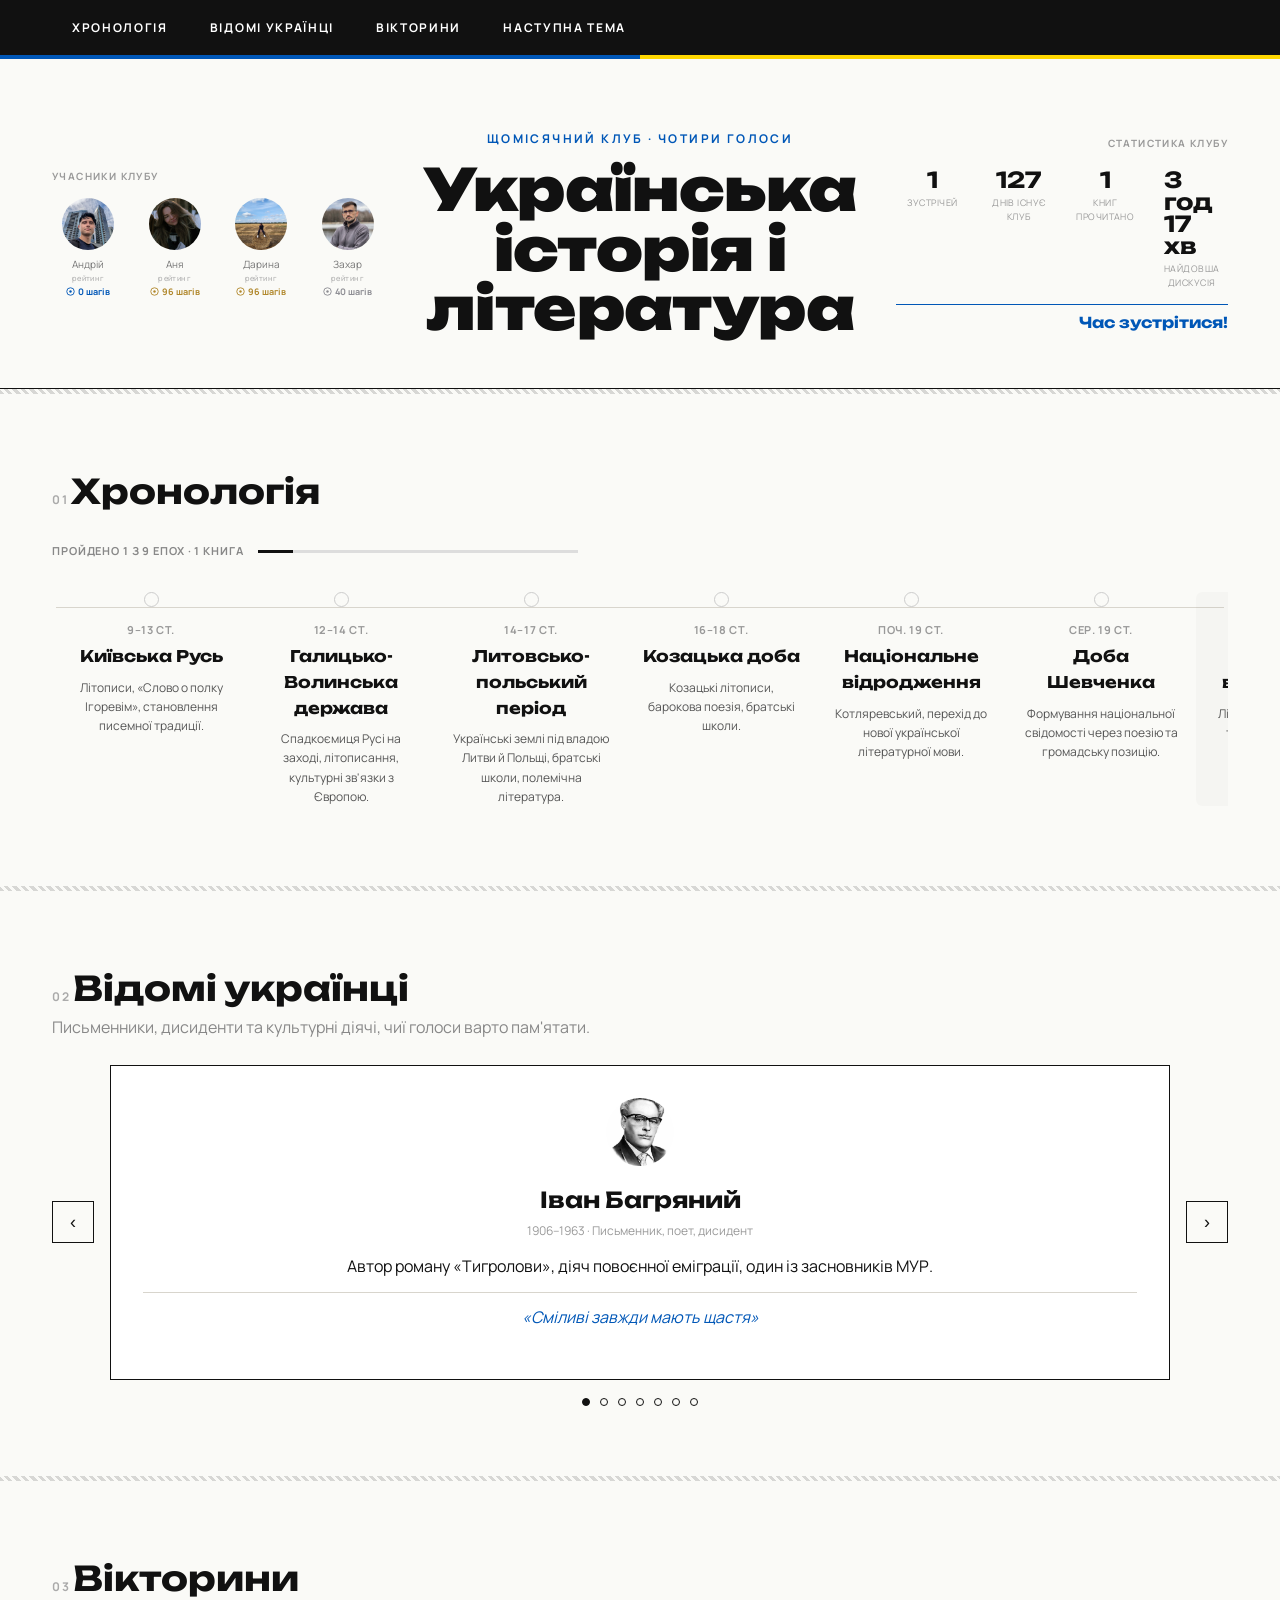
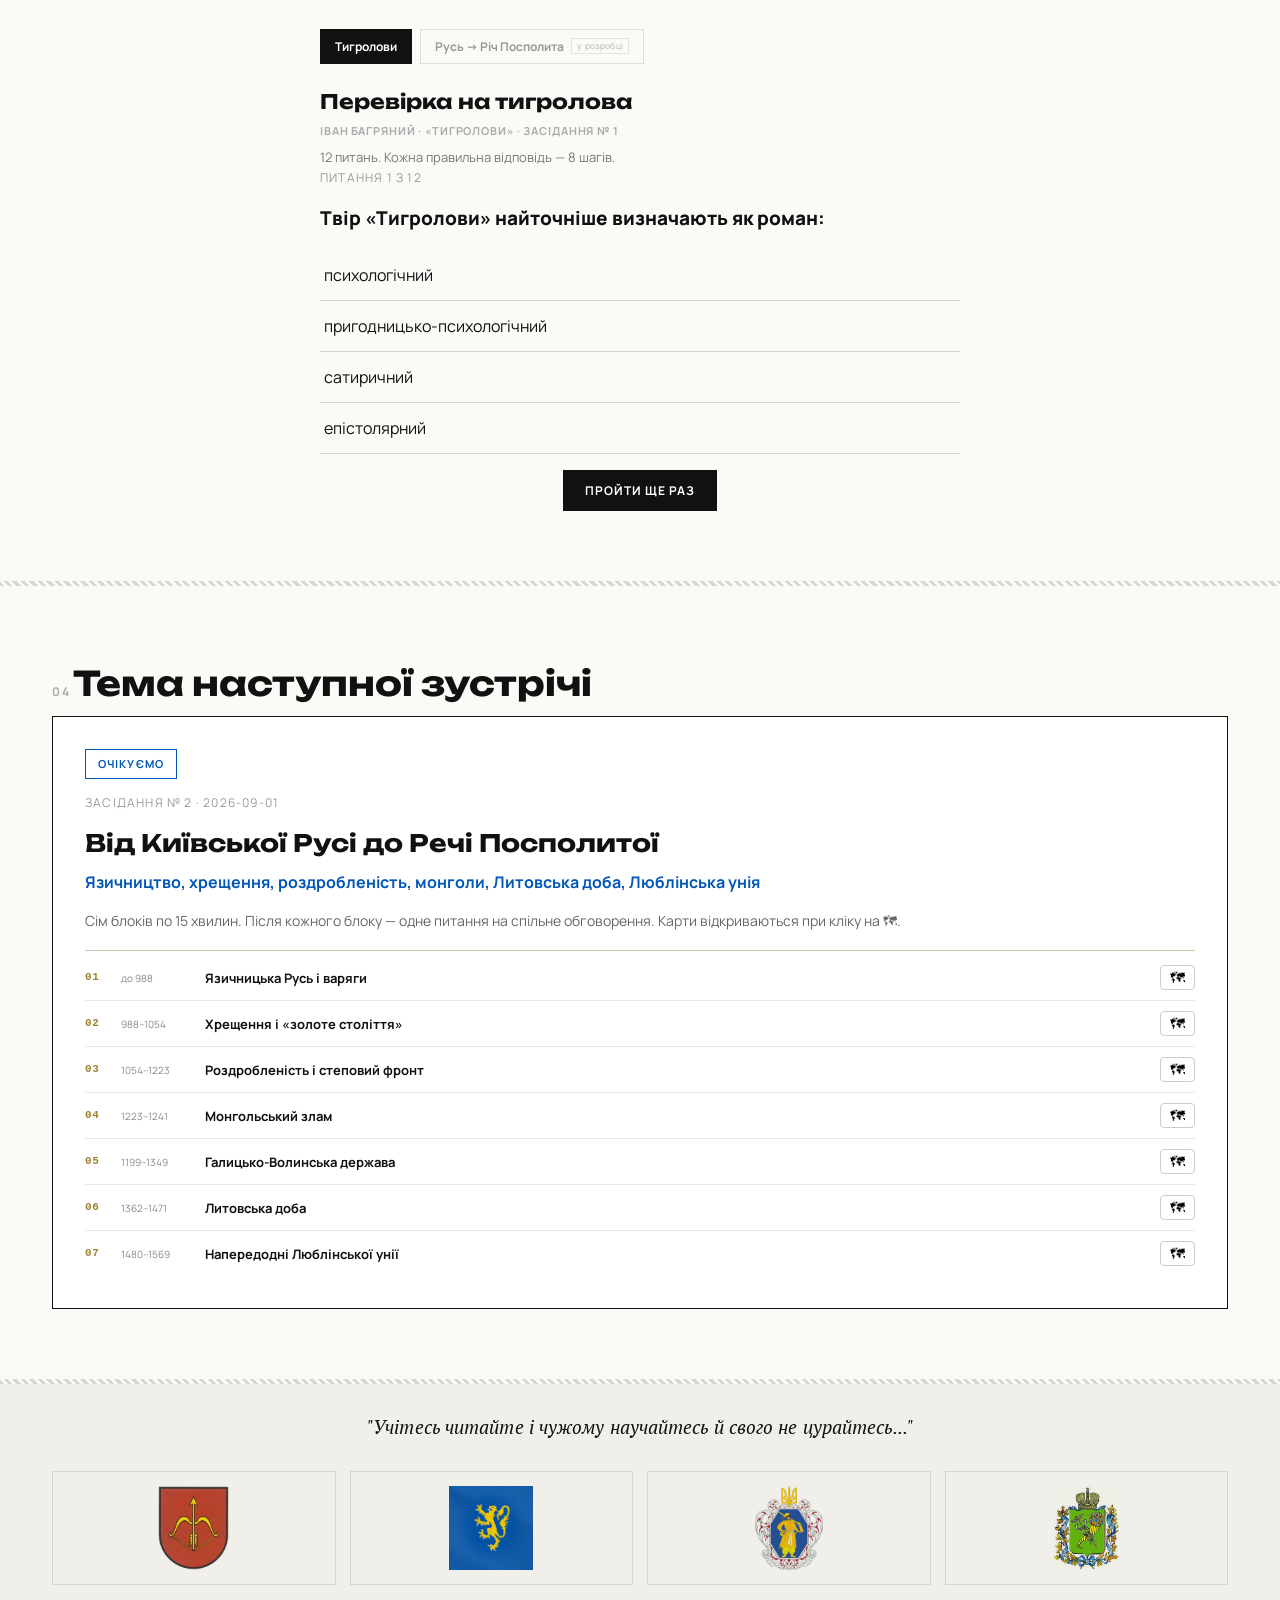
==== commit 42374c96: "Update index.html" ====
--- a/index.html
+++ b/index.html
@@ -94,7 +94,7 @@
 
 <footer>
   <div class="wrap">
-    <p class="footer-quote">Учітесь читайте і чужому научайтесь й свого не цурайтесь...</p>
+    <p class="footer-quote">"Учітесь читайте і чужому научайтесь й свого не цурайтесь..."</p>
     <div class="emblem-footer">
       <div class="emblem-slot"><img src="assets/emblems/gerald1.gif" class="emblem-icon" alt="Емблема 1"></div>
       <div class="emblem-slot"><img src="assets/emblems/gerald2.jpg" class="emblem-icon" alt="Емблема 2"></div>
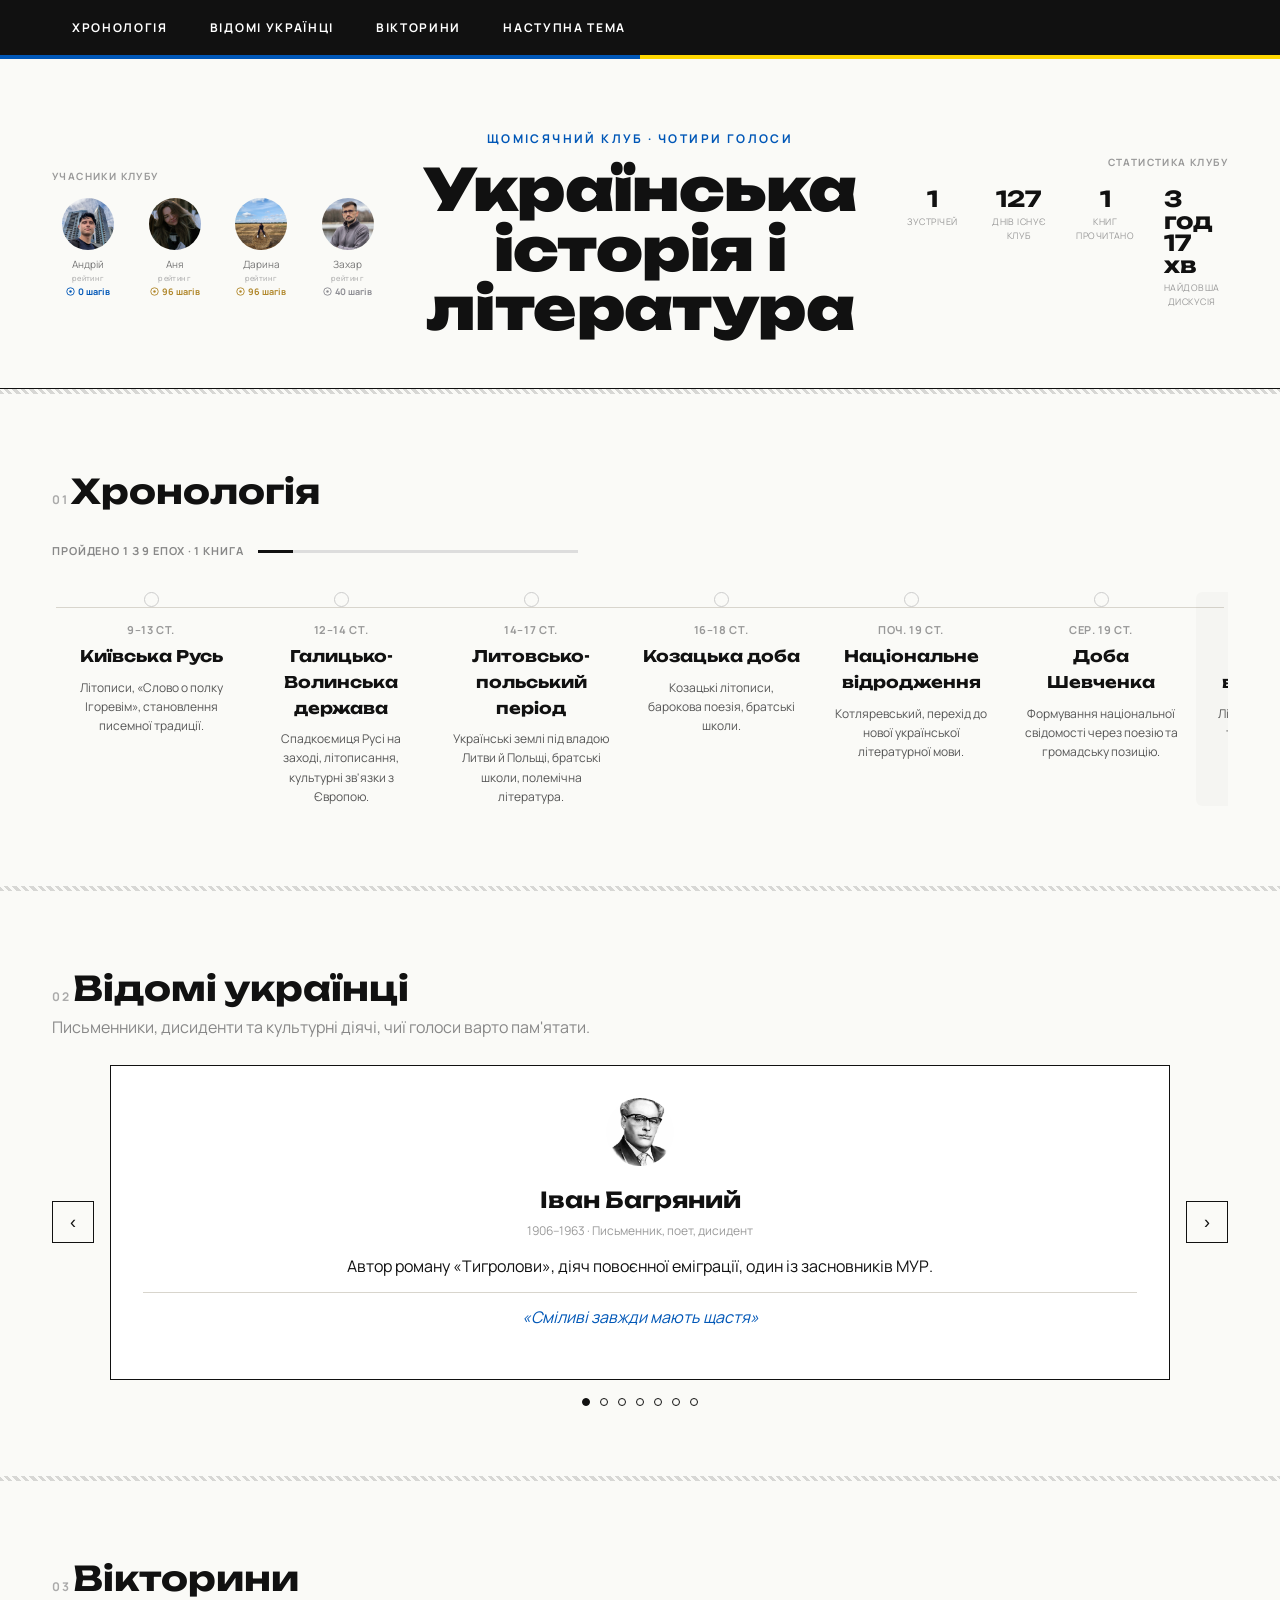
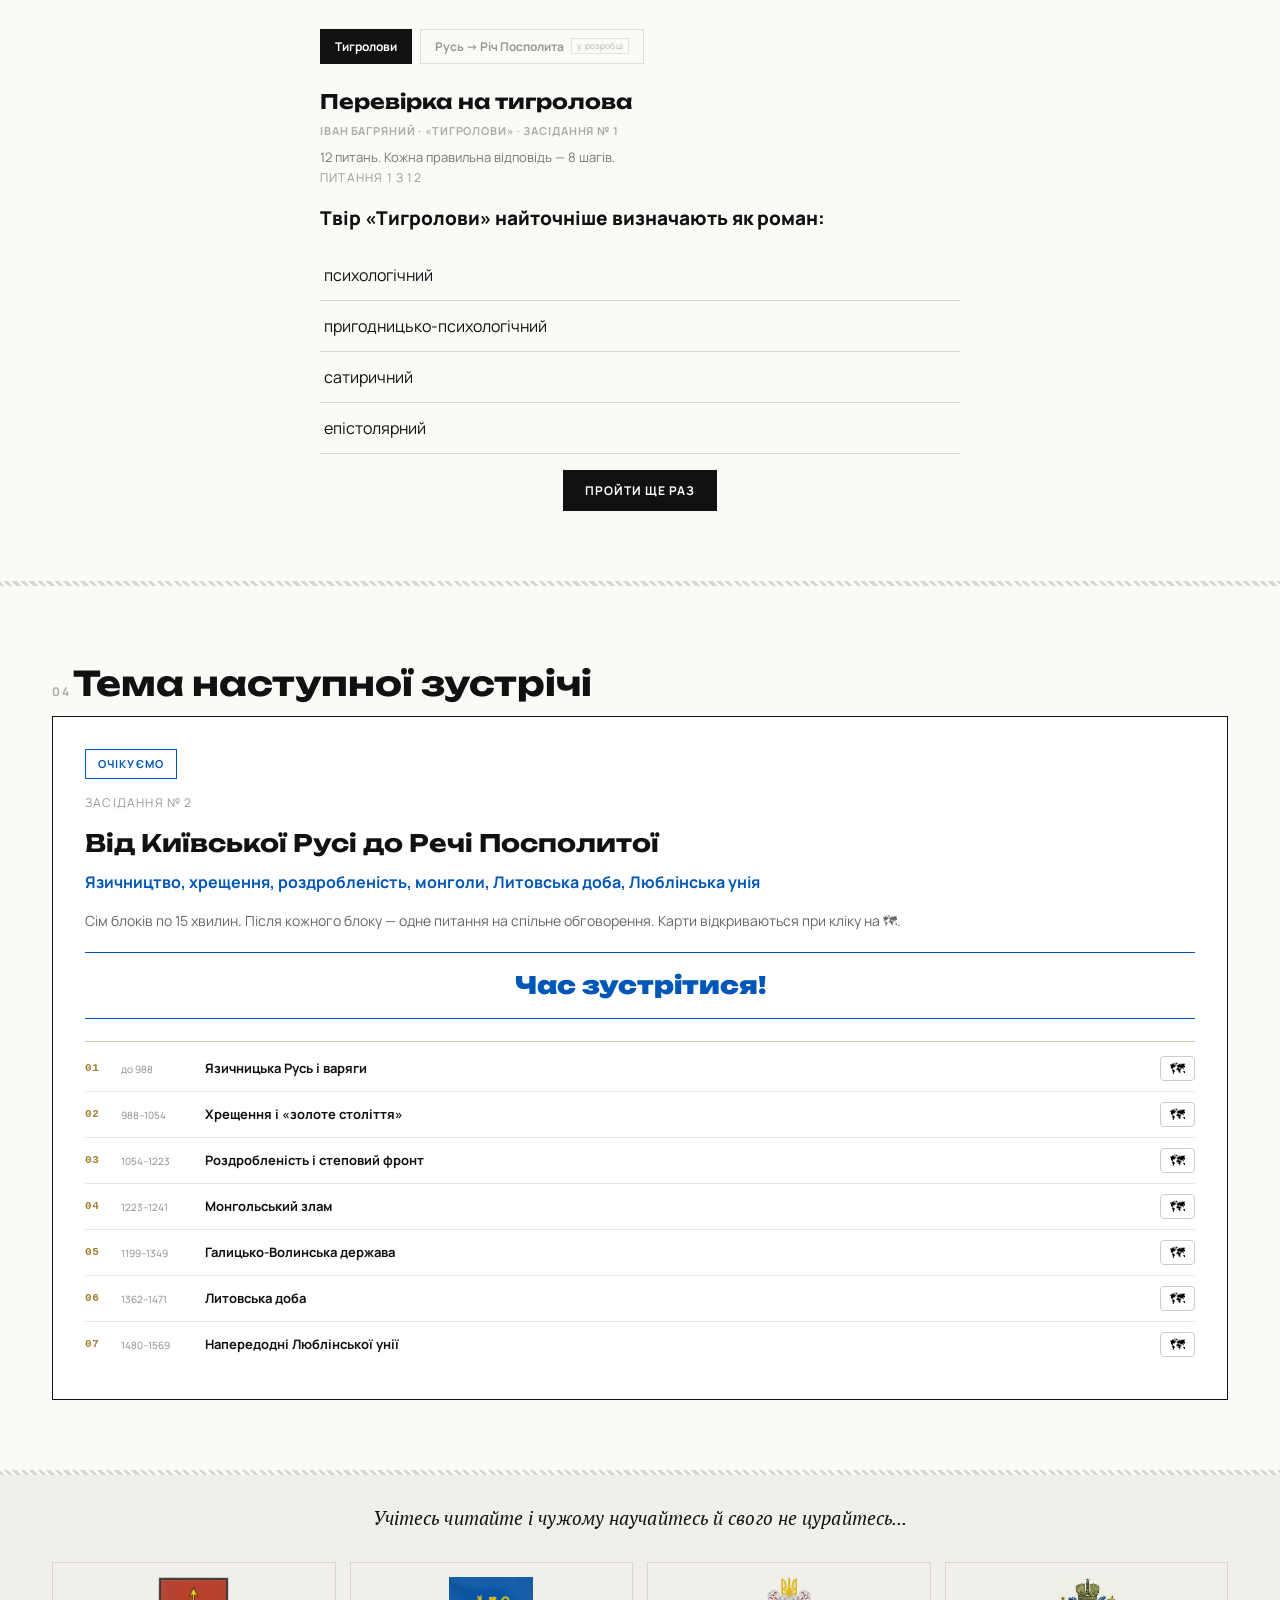
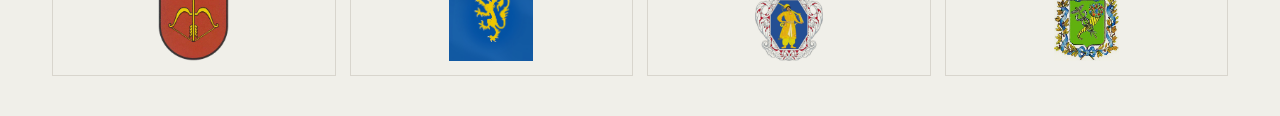
==== commit 32b83aa4: "Add files via upload" ====
--- a/index.html
+++ b/index.html
@@ -33,7 +33,6 @@
     <div class="header-side header-stats-block">
       <div class="header-side-label">Статистика клубу</div>
       <div class="header-stats" id="header-stats"><p class="mini-loading">…</p></div>
-      <div id="countdown" class="countdown"></div>
     </div>
   </div>
 </header>
@@ -94,7 +93,7 @@
 
 <footer>
   <div class="wrap">
-    <p class="footer-quote">"Учітесь читайте і чужому научайтесь й свого не цурайтесь..."</p>
+    <p class="footer-quote">Учітесь читайте і чужому научайтесь й свого не цурайтесь...</p>
     <div class="emblem-footer">
       <div class="emblem-slot"><img src="assets/emblems/gerald1.gif" class="emblem-icon" alt="Емблема 1"></div>
       <div class="emblem-slot"><img src="assets/emblems/gerald2.jpg" class="emblem-icon" alt="Емблема 2"></div>
--- a/style-1-minimal.css
+++ b/style-1-minimal.css
@@ -115,33 +115,34 @@
 .mini-stat-value { font-family: 'Unbounded', sans-serif; font-weight: 700; font-size: 22px; color: var(--ink); line-height: 1; }
 .mini-stat-label { font-family: 'Manrope', sans-serif; font-size: 9px; text-transform: uppercase; letter-spacing: 0.05em; color: #999; margin-top: 5px; text-align: center; }
 
-/* --- Таймер до зустрічі --- */
+/* --- Таймер у картці засідання --- */
 .countdown {
-  margin-top: 10px;
+  margin: 20px 0 22px;
   border-top: 1px solid var(--line);
-  padding-top: 9px;
-  text-align: right;
+  border-bottom: 1px solid var(--line);
+  padding: 18px 0;
+  text-align: center;
 }
 .countdown:empty { display: none; }
 .countdown-units {
-  display: flex; align-items: baseline; justify-content: flex-end;
-  gap: 5px; font-family: 'Unbounded', sans-serif; line-height: 1;
-}
-.cd-unit { display: inline-flex; align-items: baseline; gap: 2px; }
-.cd-unit b { font-weight: 700; font-size: 17px; color: var(--ink); }
+  display: flex; align-items: baseline; justify-content: center;
+  gap: 8px; font-family: 'Unbounded', sans-serif; line-height: 1;
+}
+.cd-unit { display: inline-flex; align-items: baseline; gap: 3px; }
+.cd-unit b { font-weight: 700; font-size: 30px; color: var(--ink); }
 .cd-unit i {
   font-family: 'Manrope', sans-serif; font-style: normal;
-  font-weight: 500; font-size: 9px; color: #aaa;
-}
-.cd-sep { color: #ddd; font-size: 12px; }
+  font-weight: 500; font-size: 11px; color: #aaa;
+}
+.cd-sep { color: #ddd; font-size: 16px; }
 .cd-secs b { color: #999; font-weight: 500; }
 .countdown-label {
-  font-family: 'Manrope', sans-serif; font-size: 8.5px; font-weight: 500;
-  color: #b0b0b0; letter-spacing: .05em; margin-top: 5px;
-}
-.countdown-reached { border-top-color: var(--index-blue); }
+  font-family: 'Manrope', sans-serif; font-size: 10px; font-weight: 500;
+  color: #999; letter-spacing: .08em; text-transform: uppercase; margin-top: 10px;
+}
+.countdown-reached { border-color: var(--index-blue); }
 .countdown-reached-text {
-  font-family: 'Unbounded', sans-serif; font-weight: 700; font-size: 15px;
+  font-family: 'Unbounded', sans-serif; font-weight: 900; font-size: 24px;
   color: var(--index-blue); line-height: 1.2;
 }
 
@@ -174,14 +175,14 @@
   .mini-stat { min-width: 0; padding: 0 4px; }
   .mini-stat-value { font-size: 20px; }
   .mini-stat-label { font-size: 8.5px; }
-
-  /* Таймер — на всю ширину під статистикою */
-  .countdown { text-align: center; margin-top: 20px; padding-top: 14px; }
-  .countdown-units { justify-content: center; gap: 7px; }
-  .cd-unit b { font-size: 21px; }
+}
+
+@media (max-width: 560px) {
+  .cd-unit b { font-size: 24px; }
   .cd-unit i { font-size: 10px; }
-  .countdown-label { font-size: 9.5px; margin-top: 7px; }
-  .countdown-reached-text { font-size: 18px; }
+  .countdown-units { gap: 5px; }
+  .cd-sep { font-size: 13px; }
+  .countdown-reached-text { font-size: 19px; }
 }
 
 /* ---------- Signature stitch divider (thin, monochrome) ---------- */
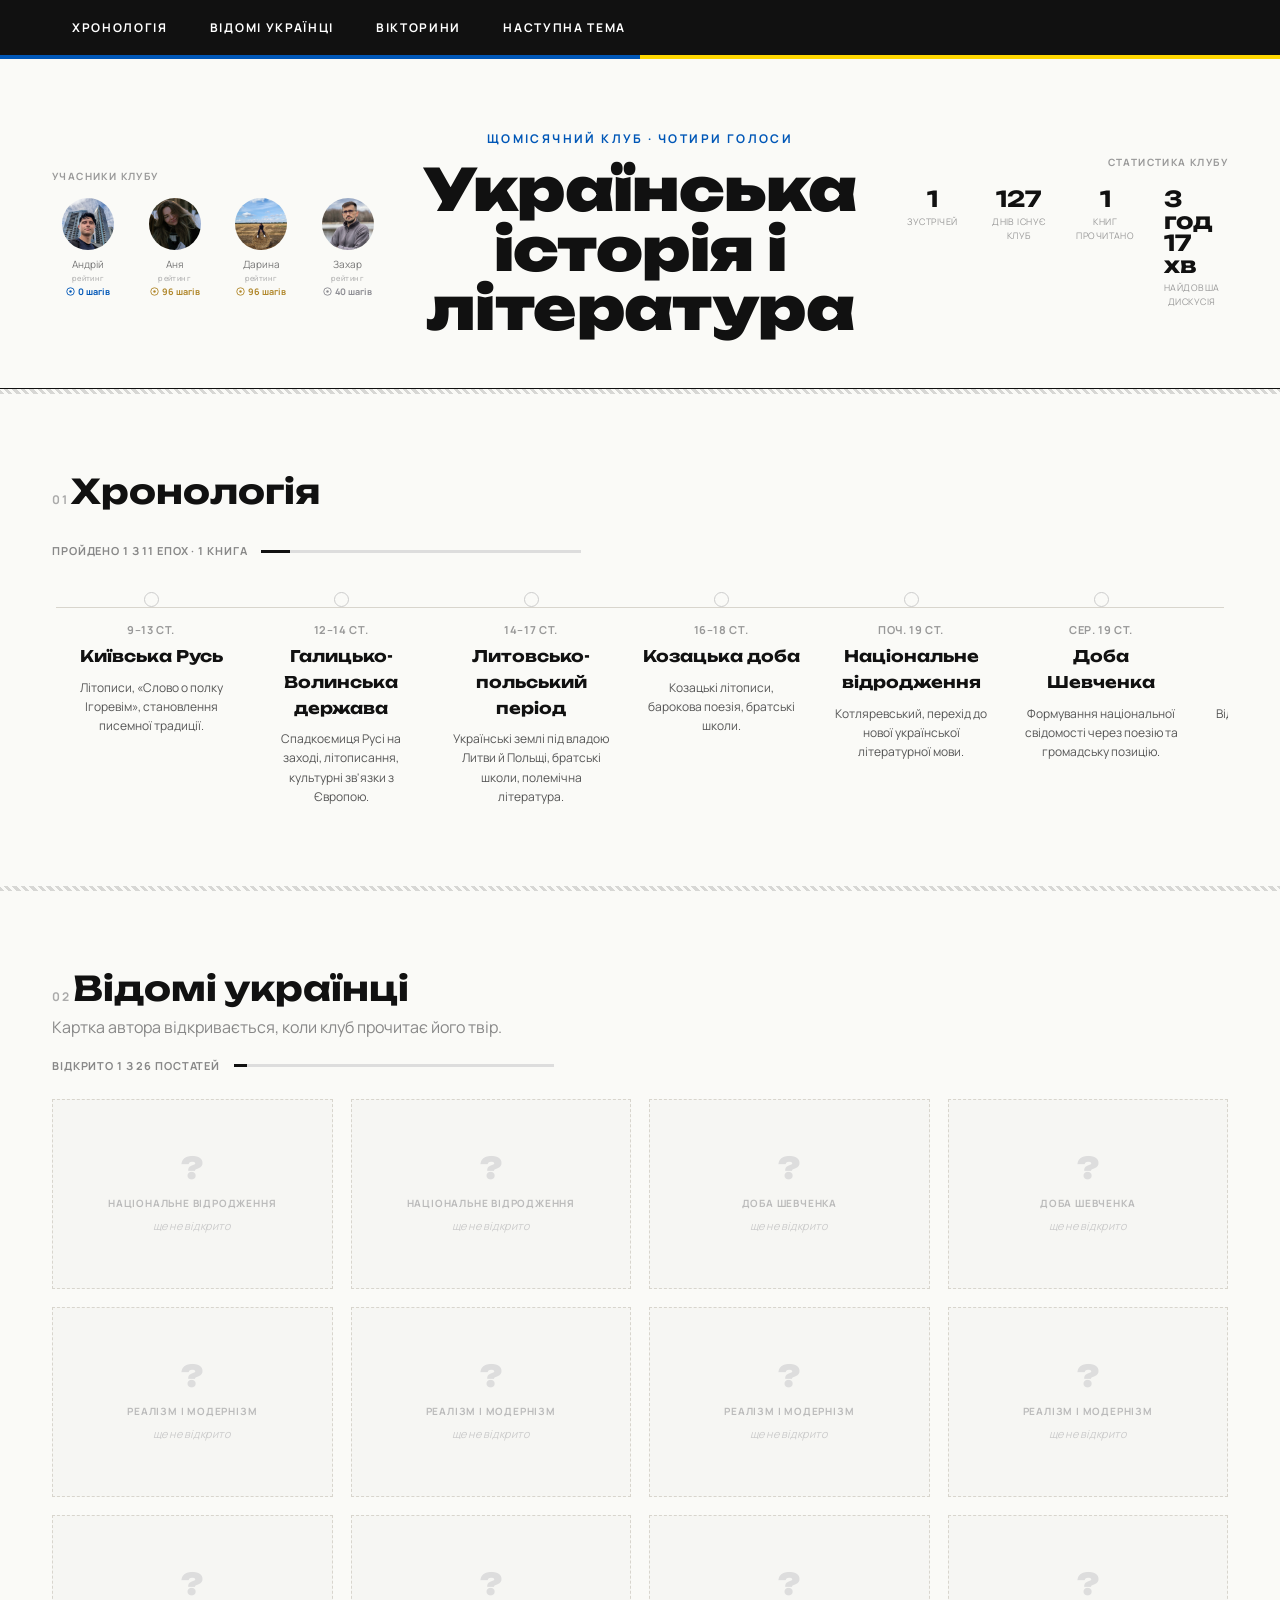
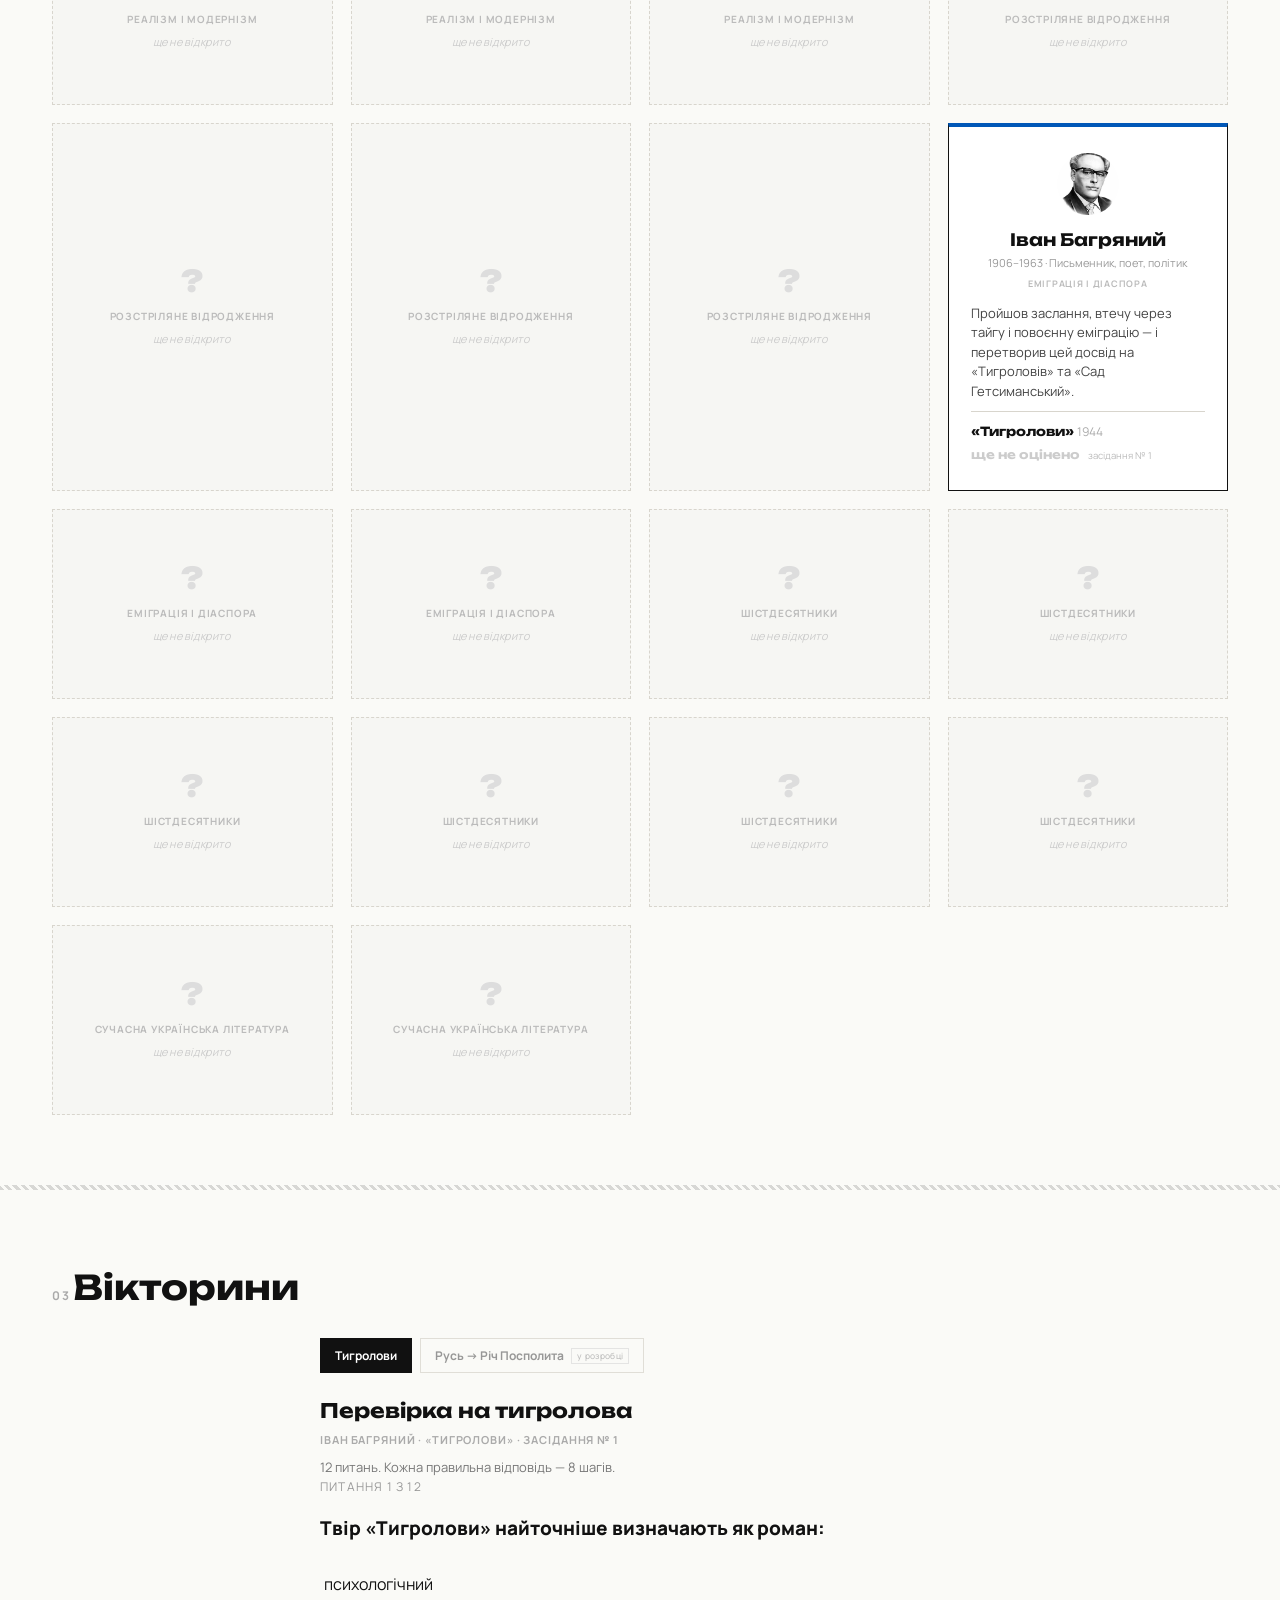
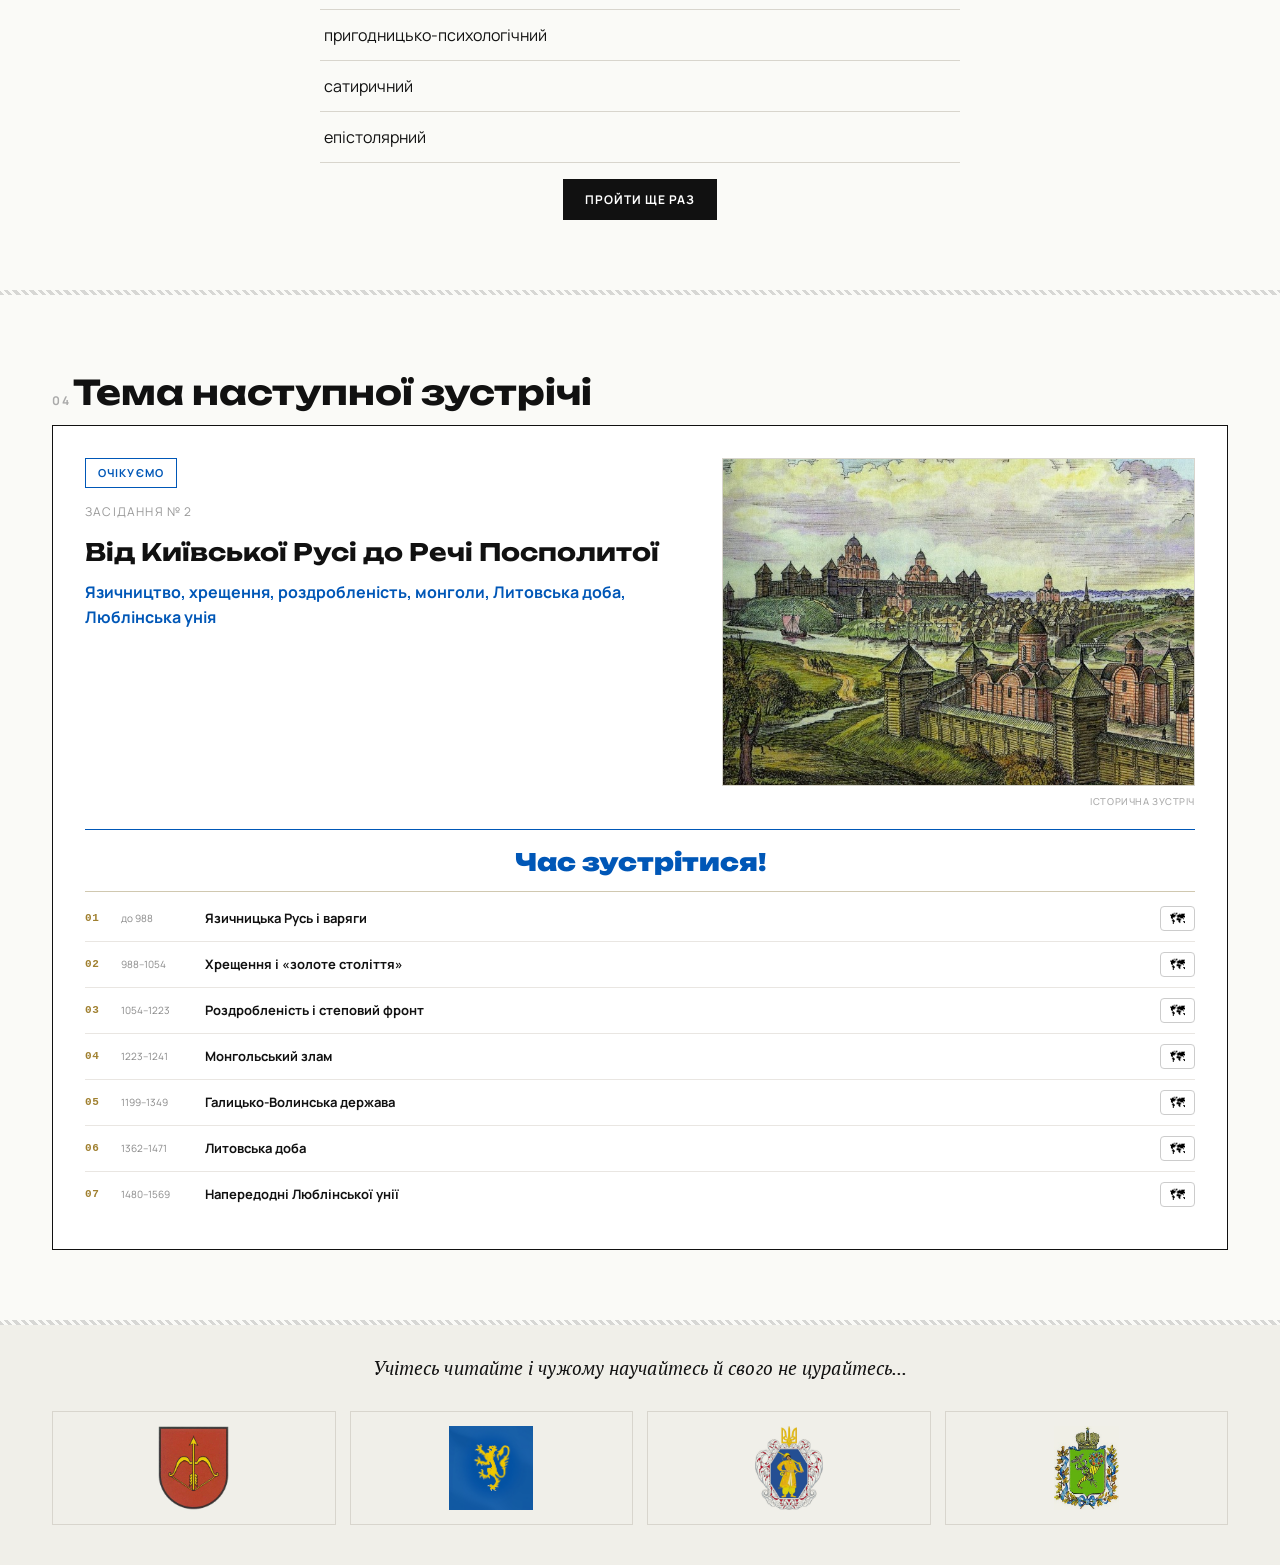
==== commit 8db68be5: "Add files via upload" ====
--- a/index.html
+++ b/index.html
@@ -55,13 +55,9 @@
   <div class="wrap">
     <span class="section-num">02</span>
     <h2>Відомі українці</h2>
-    <p class="section-lead">Письменники, дисиденти та культурні діячі, чиї голоси варто пам'ятати.</p>
-    <div class="carousel">
-      <button class="carousel-btn prev" id="fig-prev" type="button" aria-label="Попередня постать">‹</button>
-      <div id="figures-content" class="carousel-track"><p>Завантаження…</p></div>
-      <button class="carousel-btn next" id="fig-next" type="button" aria-label="Наступна постать">›</button>
-    </div>
-    <div id="figures-dots" class="carousel-dots"></div>
+    <p class="section-lead">Картка автора відкривається, коли клуб прочитає його твір.</p>
+    <div id="figures-progress"></div>
+    <div id="figures-grid" class="figures-grid"><p>Завантаження…</p></div>
   </div>
 </section>
 
--- a/style-1-minimal.css
+++ b/style-1-minimal.css
@@ -117,10 +117,9 @@
 
 /* --- Таймер у картці засідання --- */
 .countdown {
-  margin: 20px 0 22px;
+  margin: 20px 0 4px;
   border-top: 1px solid var(--line);
-  border-bottom: 1px solid var(--line);
-  padding: 18px 0;
+  padding: 18px 0 6px;
   text-align: center;
 }
 .countdown:empty { display: none; }
@@ -140,7 +139,7 @@
   font-family: 'Manrope', sans-serif; font-size: 10px; font-weight: 500;
   color: #999; letter-spacing: .08em; text-transform: uppercase; margin-top: 10px;
 }
-.countdown-reached { border-color: var(--index-blue); }
+.countdown-reached { border-top-color: var(--index-blue); }
 .countdown-reached-text {
   font-family: 'Unbounded', sans-serif; font-weight: 900; font-size: 24px;
   color: var(--index-blue); line-height: 1.2;
@@ -232,6 +231,47 @@
 .stamp-next { border-color: var(--index-blue); color: var(--index-blue); }
 .card-next-empty { display: flex; align-items: center; min-height: 90px; }
 .empty-note { color: #999; font-style: italic; margin: 0; }
+
+/* --- Верх картки: текст + акцентне зображення --- */
+.next-topic-top { margin-bottom: 4px; }
+.next-topic-top.has-visual {
+  display: grid;
+  grid-template-columns: 1fr 0.78fr;
+  gap: 30px;
+  align-items: stretch;
+}
+.next-topic-info { min-width: 0; }
+
+.next-topic-visual {
+  margin: 0; display: flex; flex-direction: column;
+  min-width: 0;
+}
+.next-topic-visual img {
+  width: 100%; height: 100%; min-height: 210px;
+  object-fit: cover; display: block;
+  border: 1px solid var(--line);
+}
+.next-topic-visual figcaption {
+  font-family: 'Manrope', sans-serif; font-size: 9.5px; font-weight: 500;
+  color: #aaa; letter-spacing: .06em; text-transform: uppercase;
+  margin-top: 8px; text-align: right;
+}
+
+/* --- Емблема типу зустрічі (мала іконка) --- */
+.meta-row-emblem {
+  display: flex; align-items: center; justify-content: space-between; gap: 12px;
+}
+.meeting-emblem {
+  flex-shrink: 0; width: 30px; height: 30px;
+  color: var(--ink); opacity: .55; display: block;
+}
+.meeting-emblem svg { width: 100%; height: 100%; display: block; }
+
+@media (max-width: 760px) {
+  .next-topic-top.has-visual { grid-template-columns: 1fr; gap: 20px; }
+  .next-topic-visual img { min-height: 0; max-height: 240px; }
+  .next-topic-visual figcaption { text-align: center; }
+}
 
 /* --- Next topic blocks list --- */
 .next-intro { color: #666; font-size: 14px; margin-bottom: 18px; }
@@ -336,31 +376,76 @@
 .archive-item a { font-weight: 700; text-decoration: none; }
 .archive-item a:hover { text-decoration: underline; }
 
-/* ---------- Figures carousel ---------- */
+/* ---------- Відомі українці (сітка) ---------- */
 .section-lead { color: #888; margin-top: -6px; }
-.carousel { display: flex; align-items: center; gap: 16px; margin-top: 24px; }
-.carousel-track { position: relative; flex: 1; min-height: 240px; }
-.figure-card { display: none; background: var(--card-bg); border: 1px solid var(--ink); padding: 32px; box-shadow: none; text-align: center; }
-.figure-card.active { display: block; }
+
+.figures-grid {
+  display: grid;
+  grid-template-columns: repeat(auto-fill, minmax(260px, 1fr));
+  gap: 18px;
+  margin-top: 24px;
+}
+
+.figure-card {
+  background: var(--card-bg);
+  border: 1px solid var(--ink);
+  padding: 26px 22px;
+  text-align: center;
+  display: flex; flex-direction: column;
+}
+
+/* --- Відкрита картка --- */
+.figure-open { border-top-width: 4px; }
+.figure-open.accent-blue       { border-top-color: var(--index-blue); }
+.figure-open.accent-yellow     { border-top-color: #c9a227; }
+.figure-open.accent-terracotta { border-top-color: var(--stamp-red); }
+.figure-open.accent-teal       { border-top-color: var(--teal); }
+
 .figure-avatar {
-  width: 68px; height: 68px; border-radius: 50%; margin: 0 auto 16px;
+  width: 62px; height: 62px; border-radius: 50%; margin: 0 auto 14px;
   display: flex; align-items: center; justify-content: center;
-  font-family: 'Unbounded', sans-serif; font-weight: 700; font-size: 20px;
-  color: #fff; background: var(--ink);
+  font-family: 'Unbounded', sans-serif; font-weight: 700; font-size: 18px;
+  color: #fff; background: var(--ink); flex-shrink: 0;
 }
 .figure-avatar-photo { object-fit: cover; border: none; filter: grayscale(100%); }
-.figure-card h3 { font-family: 'Unbounded', sans-serif; font-weight: 700; font-size: 22px; margin: 0 0 4px; }
-.figure-years { font-family: 'Manrope', sans-serif; font-size: 12px; color: #999; margin-bottom: 14px; }
-.figure-note { margin: 0 0 8px; }
-.figure-quote { font-style: italic; color: var(--index-blue); border-top: 1px solid var(--line); padding-top: 12px; margin-top: 12px; }
-.carousel-btn {
-  flex: 0 0 auto; width: 42px; height: 42px; border: 1px solid var(--ink);
-  background: none; color: var(--ink); font-size: 18px; cursor: pointer; transition: background 0.2s ease, color 0.2s ease;
-}
-.carousel-btn:hover { background: var(--ink); color: #fff; }
-.carousel-dots { display: flex; justify-content: center; gap: 10px; margin-top: 18px; }
-.dot { width: 8px; height: 8px; border-radius: 50%; border: 1px solid var(--ink); background: transparent; cursor: pointer; padding: 0; }
-.dot.active { background: var(--ink); }
+.figure-card h3 { font-family: 'Unbounded', sans-serif; font-weight: 700; font-size: 17px; margin: 0 0 4px; line-height: 1.25; }
+.figure-years { font-family: 'Manrope', sans-serif; font-size: 11px; color: #999; margin-bottom: 6px; }
+.figure-era {
+  font-family: 'Manrope', sans-serif; font-size: 9px; font-weight: 700;
+  text-transform: uppercase; letter-spacing: .08em; color: #bbb; margin-bottom: 12px;
+}
+.figure-note { margin: 0 0 10px; font-size: 13px; line-height: 1.5; text-align: left; color: #444; }
+.figure-quote { font-style: italic; color: var(--index-blue); border-top: 1px solid var(--line); padding-top: 10px; margin: 10px 0 0; font-size: 13px; }
+
+/* --- Книги на картці автора --- */
+.fig-books { margin-top: auto; padding-top: 12px; border-top: 1px solid var(--line); }
+.fig-book { display: flex; gap: 10px; align-items: flex-start; text-align: left; }
+.fig-book + .fig-book { margin-top: 10px; }
+.fig-book-cover { width: 34px; height: auto; max-height: 50px; object-fit: contain; border: 1px solid var(--line); flex-shrink: 0; }
+.fig-book-info { min-width: 0; flex: 1; }
+.fig-book-title { font-family: 'Unbounded', sans-serif; font-weight: 700; font-size: 12.5px; line-height: 1.3; }
+.fig-book-meta { display: flex; flex-wrap: wrap; gap: 8px; align-items: baseline; margin-top: 4px; }
+.fig-book-score { font-family: 'Unbounded', sans-serif; font-weight: 700; font-size: 12px; }
+.fig-book-meeting { font-family: 'Manrope', sans-serif; font-size: 9.5px; color: #bbb; }
+
+/* --- Закрита картка --- */
+.figure-locked {
+  border: 1px dashed var(--line);
+  background: rgba(0,0,0,.015);
+  justify-content: center;
+  min-height: 190px;
+}
+.locked-mark {
+  font-family: 'Unbounded', sans-serif; font-weight: 900; font-size: 30px;
+  color: #ddd; line-height: 1; margin-bottom: 12px;
+}
+.locked-era {
+  font-family: 'Manrope', sans-serif; font-size: 10px; font-weight: 700;
+  text-transform: uppercase; letter-spacing: .08em; color: #bbb; margin-bottom: 6px;
+}
+.locked-hint { font-family: 'Manrope', sans-serif; font-size: 11px; color: #ccc; font-style: italic; }
+
+#figures-progress .progress-row { margin: 16px 0 0; }
 
 /* ---------- Timeline (horizontal) ---------- */
 .timeline-h { display: flex; gap: 0; overflow-x: auto; padding: 40px 4px 10px; position: relative; }
@@ -474,5 +559,4 @@
 
 @media (max-width: 560px) {
   .archive-item { flex-wrap: wrap; }
-  .carousel-btn { width: 36px; height: 36px; font-size: 16px; }
-}
+}
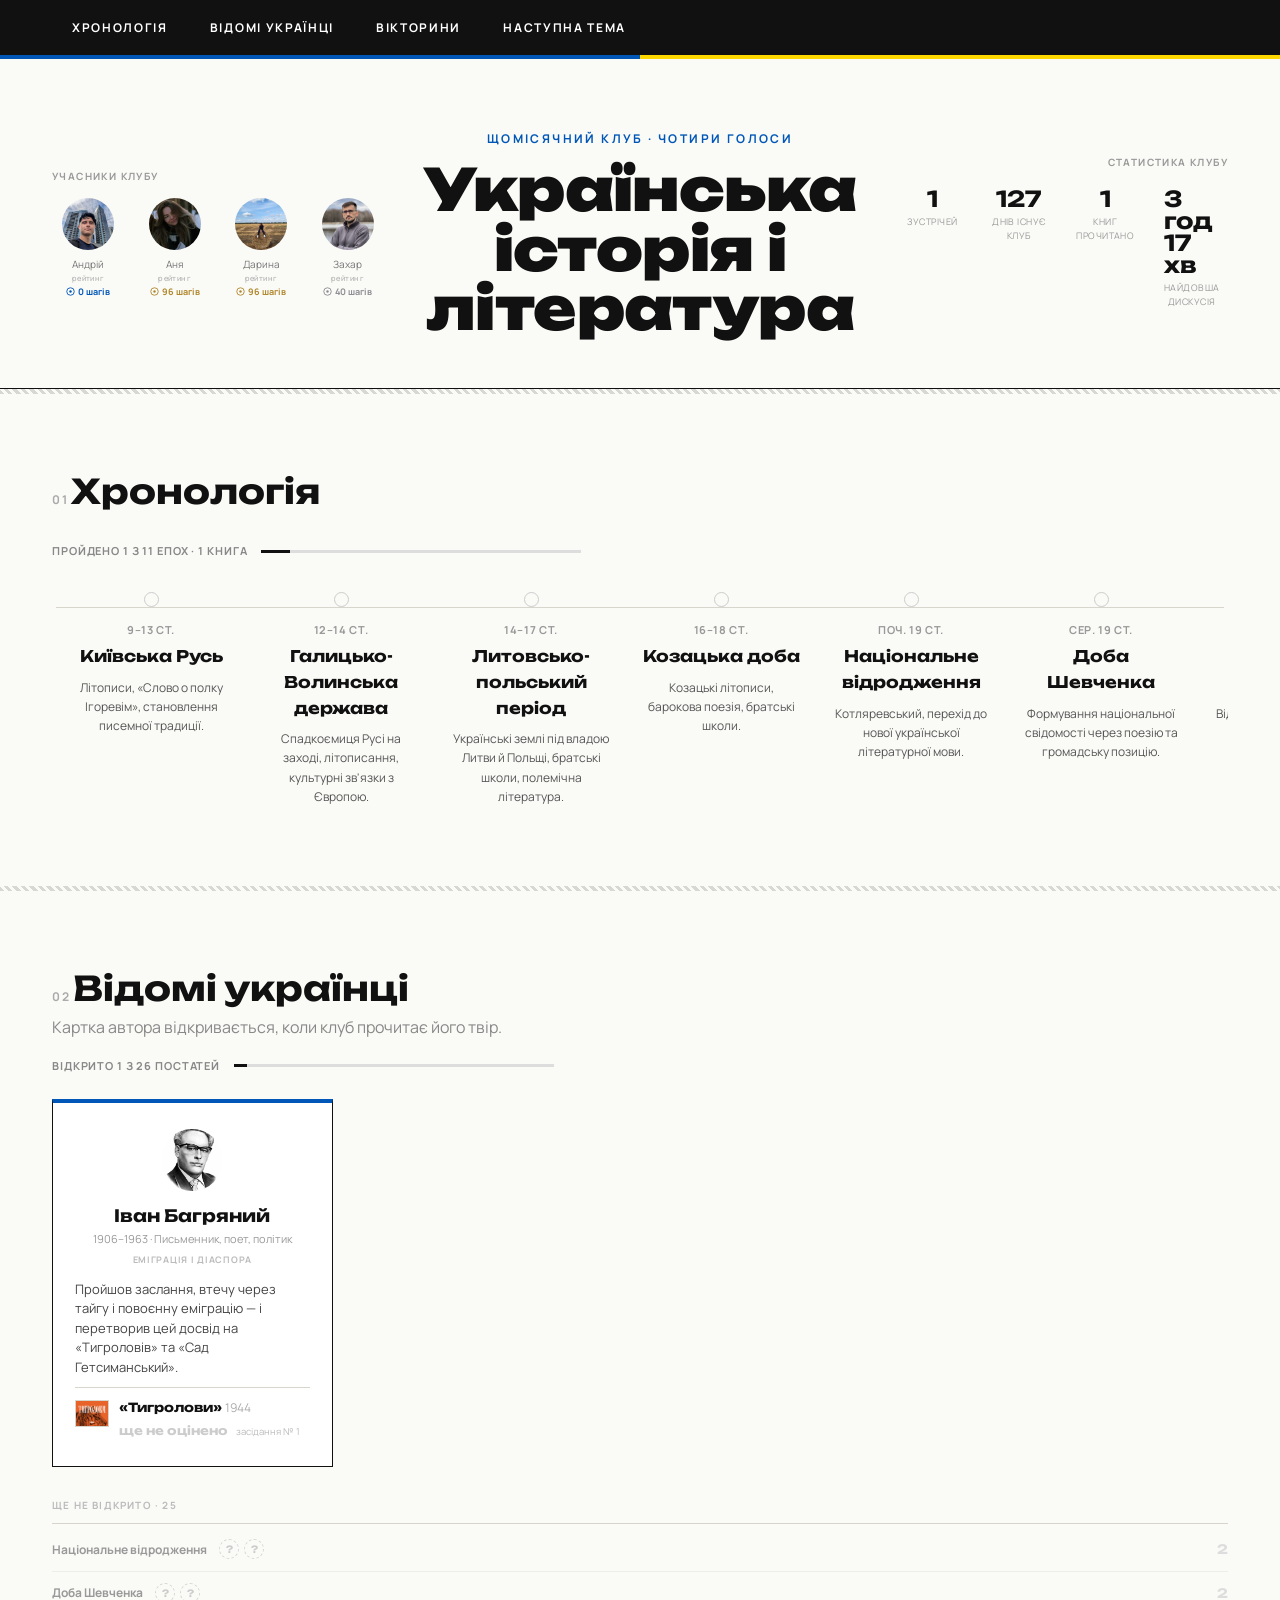
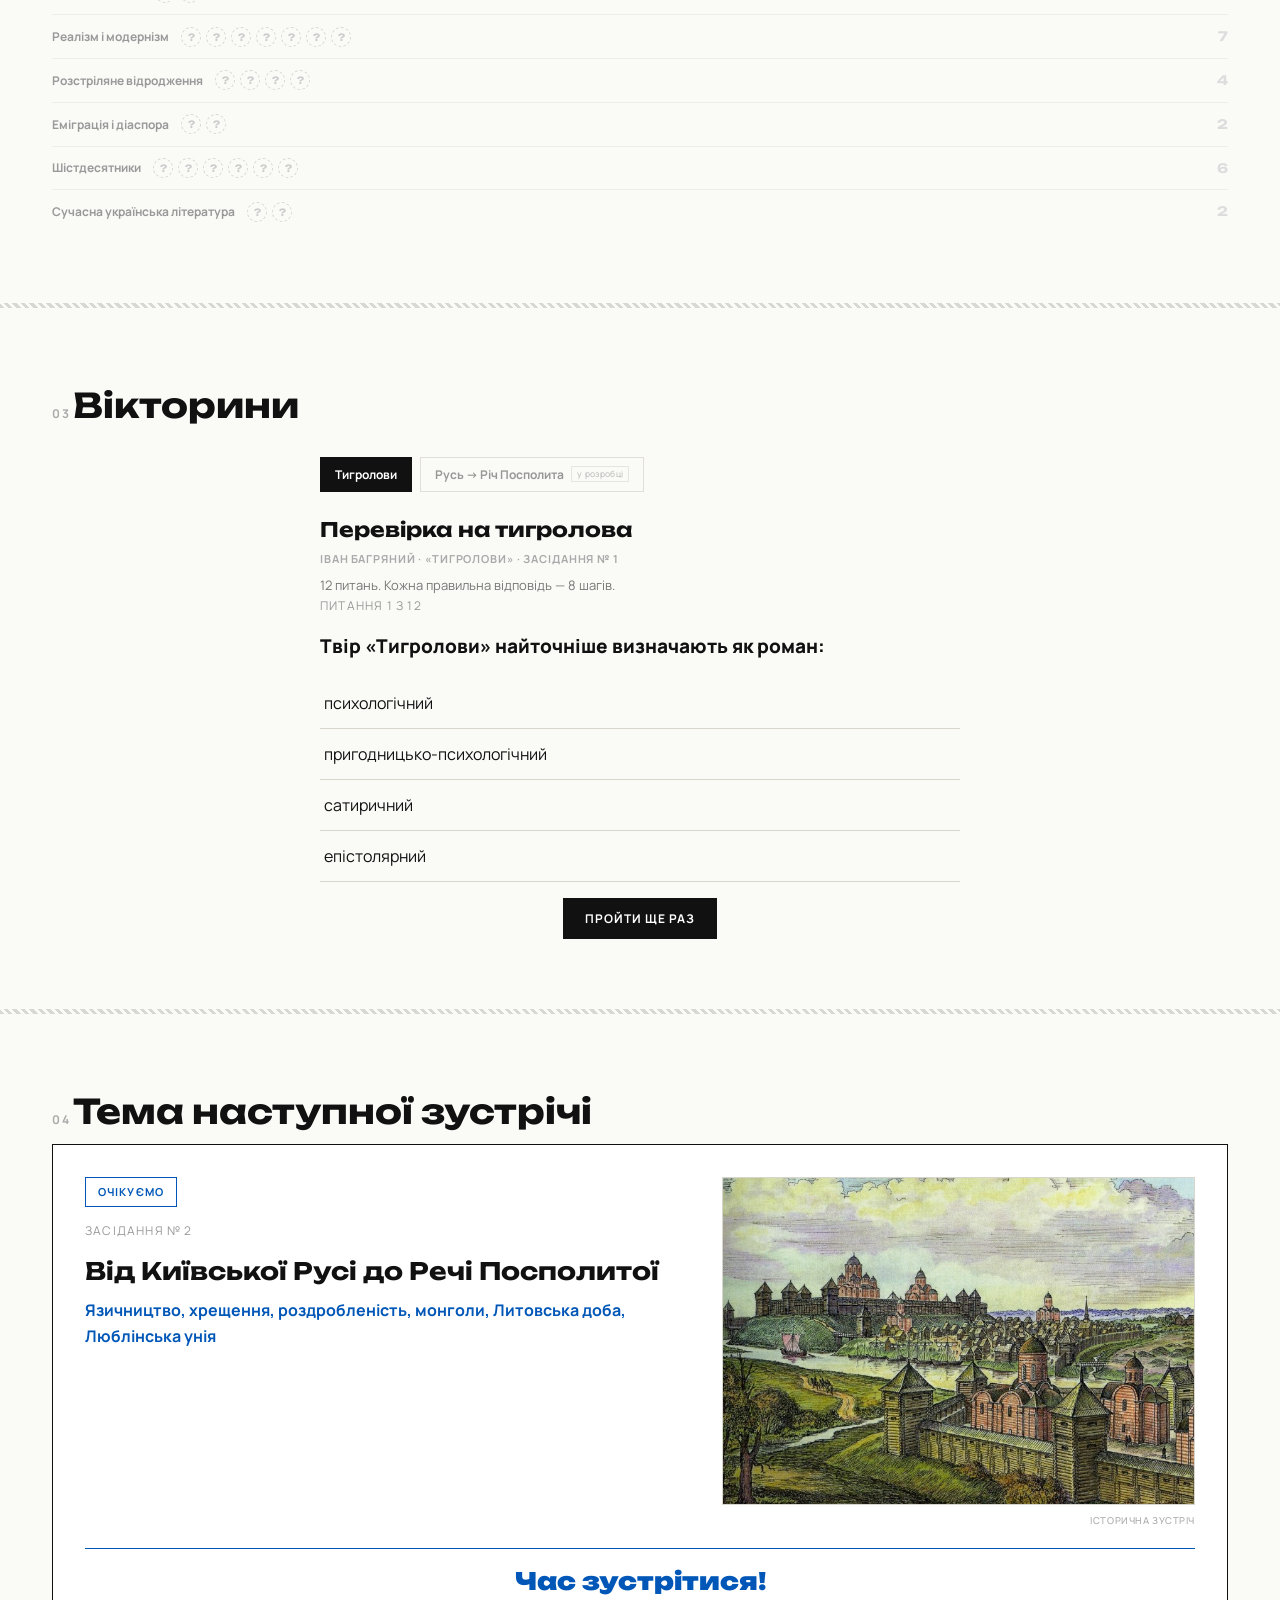
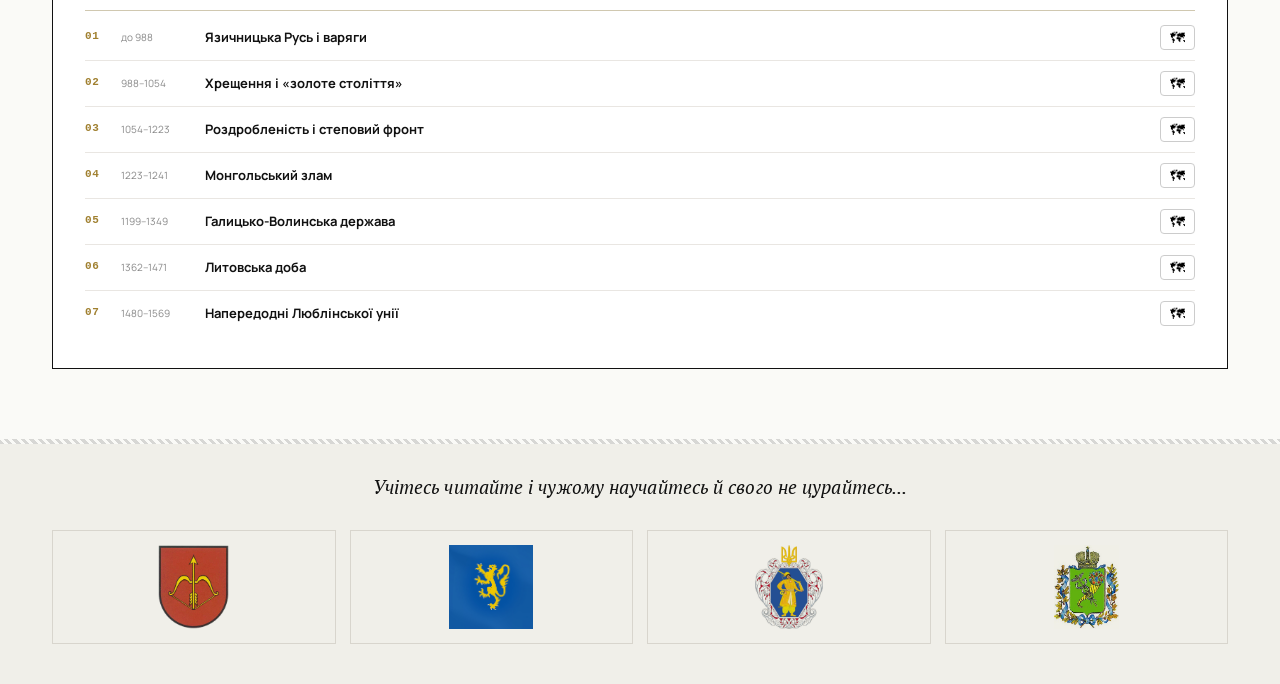
==== commit 9a4e2d8c: "Add files via upload" ====
--- a/index.html
+++ b/index.html
@@ -58,6 +58,7 @@
     <p class="section-lead">Картка автора відкривається, коли клуб прочитає його твір.</p>
     <div id="figures-progress"></div>
     <div id="figures-grid" class="figures-grid"><p>Завантаження…</p></div>
+    <div id="figures-locked" class="figures-locked"></div>
   </div>
 </section>
 
--- a/style-1-minimal.css
+++ b/style-1-minimal.css
@@ -385,6 +385,17 @@
   gap: 18px;
   margin-top: 24px;
 }
+@media (max-width: 620px) {
+  .figures-grid { grid-template-columns: repeat(auto-fill, minmax(155px, 1fr)); gap: 12px; }
+  .figure-card { padding: 18px 14px; }
+  .figure-avatar { width: 50px; height: 50px; font-size: 15px; margin-bottom: 10px; }
+  .figure-card h3 { font-size: 14px; }
+  .figure-years { font-size: 10px; }
+  .figure-era { font-size: 8px; }
+  .figure-note { font-size: 11.5px; line-height: 1.45; }
+  .fig-book-title { font-size: 11px; }
+  .fig-book-cover { width: 28px; max-height: 42px; }
+}
 
 .figure-card {
   background: var(--card-bg);
@@ -428,22 +439,44 @@
 .fig-book-score { font-family: 'Unbounded', sans-serif; font-weight: 700; font-size: 12px; }
 .fig-book-meeting { font-family: 'Manrope', sans-serif; font-size: 9.5px; color: #bbb; }
 
-/* --- Закрита картка --- */
-.figure-locked {
-  border: 1px dashed var(--line);
-  background: rgba(0,0,0,.015);
-  justify-content: center;
-  min-height: 190px;
-}
-.locked-mark {
-  font-family: 'Unbounded', sans-serif; font-weight: 900; font-size: 30px;
-  color: #ddd; line-height: 1; margin-bottom: 12px;
-}
-.locked-era {
+/* --- Закриті постаті: компактний блок за епохами --- */
+.figures-locked { margin-top: 30px; }
+.figures-locked:empty { display: none; }
+.locked-head {
   font-family: 'Manrope', sans-serif; font-size: 10px; font-weight: 700;
-  text-transform: uppercase; letter-spacing: .08em; color: #bbb; margin-bottom: 6px;
-}
-.locked-hint { font-family: 'Manrope', sans-serif; font-size: 11px; color: #ccc; font-style: italic; }
+  text-transform: uppercase; letter-spacing: .12em; color: #bbb;
+  padding-bottom: 10px; border-bottom: 1px solid var(--line); margin-bottom: 4px;
+}
+.locked-group {
+  display: flex; align-items: center; gap: 12px;
+  padding: 11px 0; border-bottom: 1px solid rgba(0,0,0,.05);
+}
+.locked-group:last-child { border-bottom: none; }
+.locked-group-era {
+  font-family: 'Manrope', sans-serif; font-size: 12px; font-weight: 700;
+  color: #999; flex: 0 0 auto; min-width: 0;
+}
+.locked-group-dots {
+  flex: 1; display: flex; flex-wrap: wrap; gap: 5px; align-items: center;
+}
+.locked-dot {
+  width: 20px; height: 20px; border-radius: 50%;
+  border: 1px dashed #d5d5d5; color: #ccc;
+  font-family: 'Unbounded', sans-serif; font-style: normal;
+  font-size: 10px; font-weight: 700;
+  display: inline-flex; align-items: center; justify-content: center;
+  flex-shrink: 0;
+}
+.locked-group-count {
+  font-family: 'Unbounded', sans-serif; font-weight: 700; font-size: 13px;
+  color: #ddd; flex-shrink: 0;
+}
+
+@media (max-width: 560px) {
+  .locked-group { flex-wrap: wrap; gap: 6px 10px; }
+  .locked-group-era { flex: 1 1 100%; font-size: 11px; }
+  .locked-group-count { margin-left: auto; }
+}
 
 #figures-progress .progress-row { margin: 16px 0 0; }
 
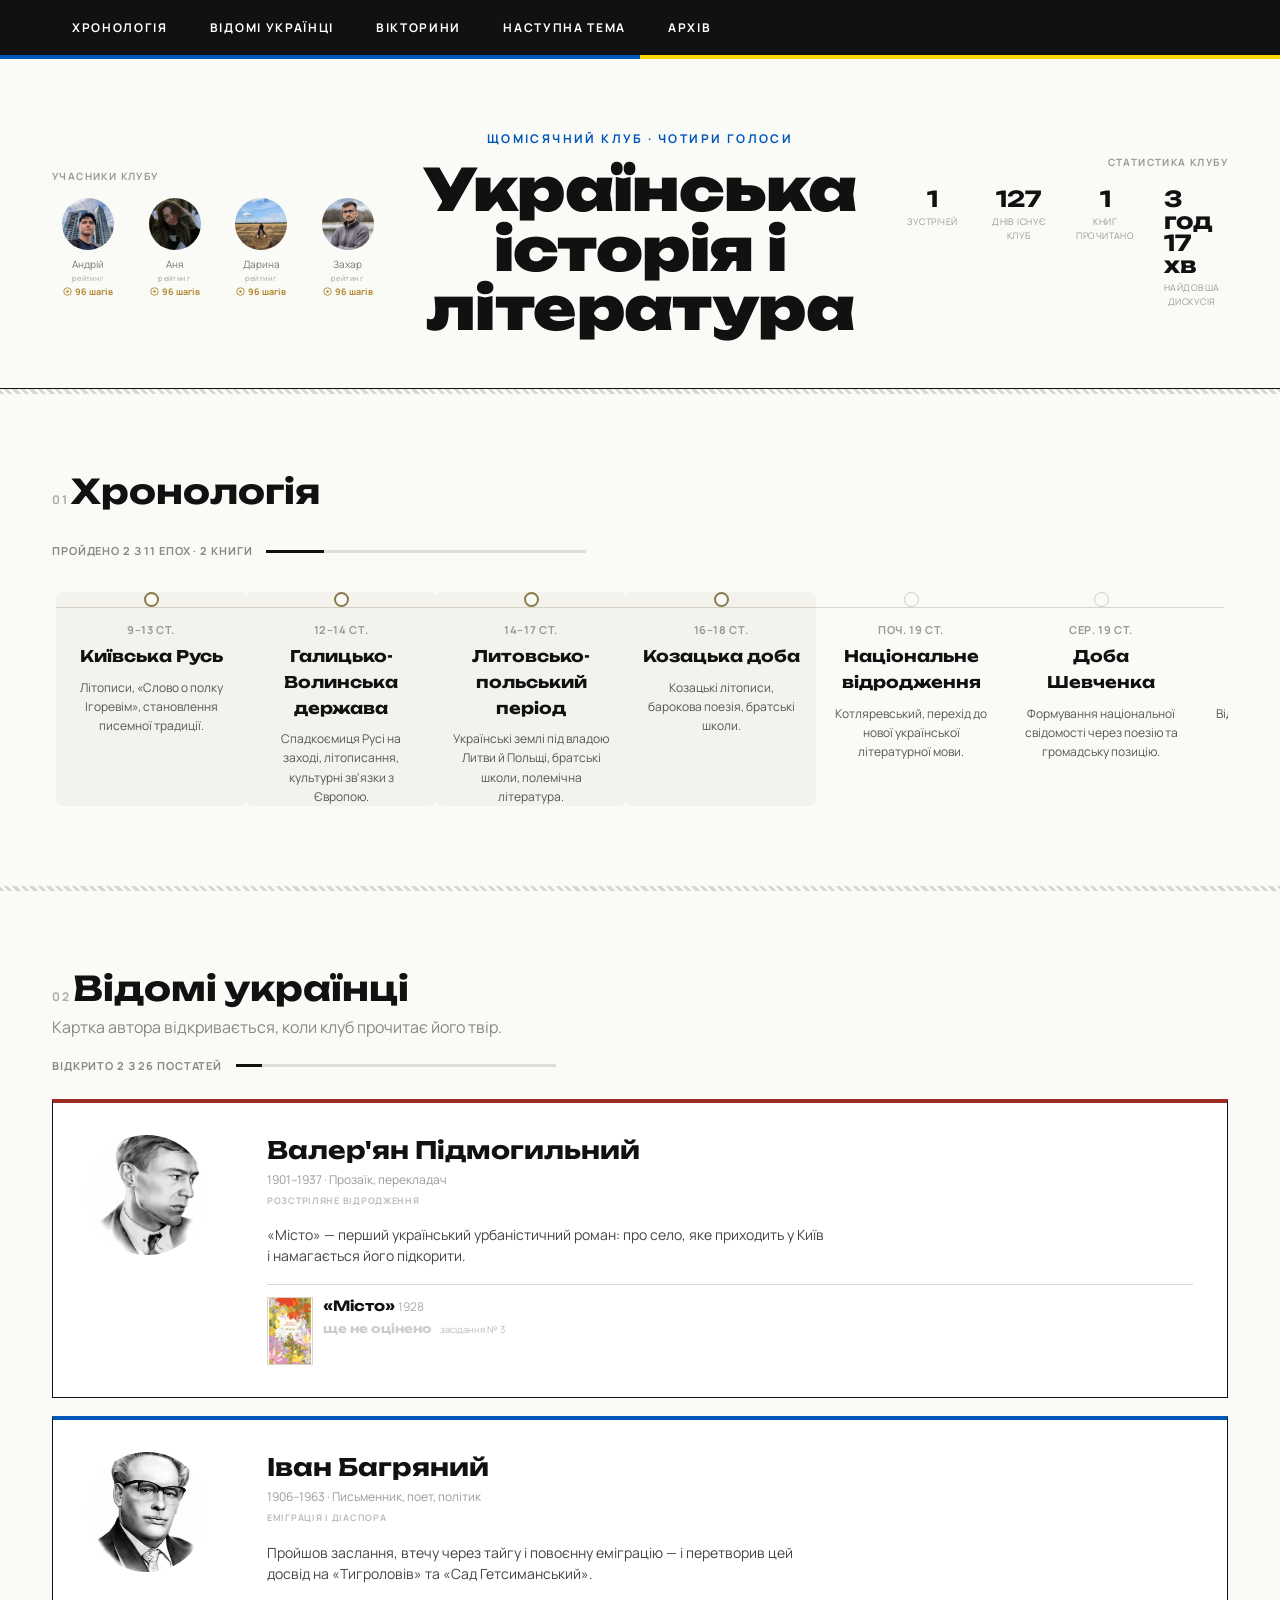
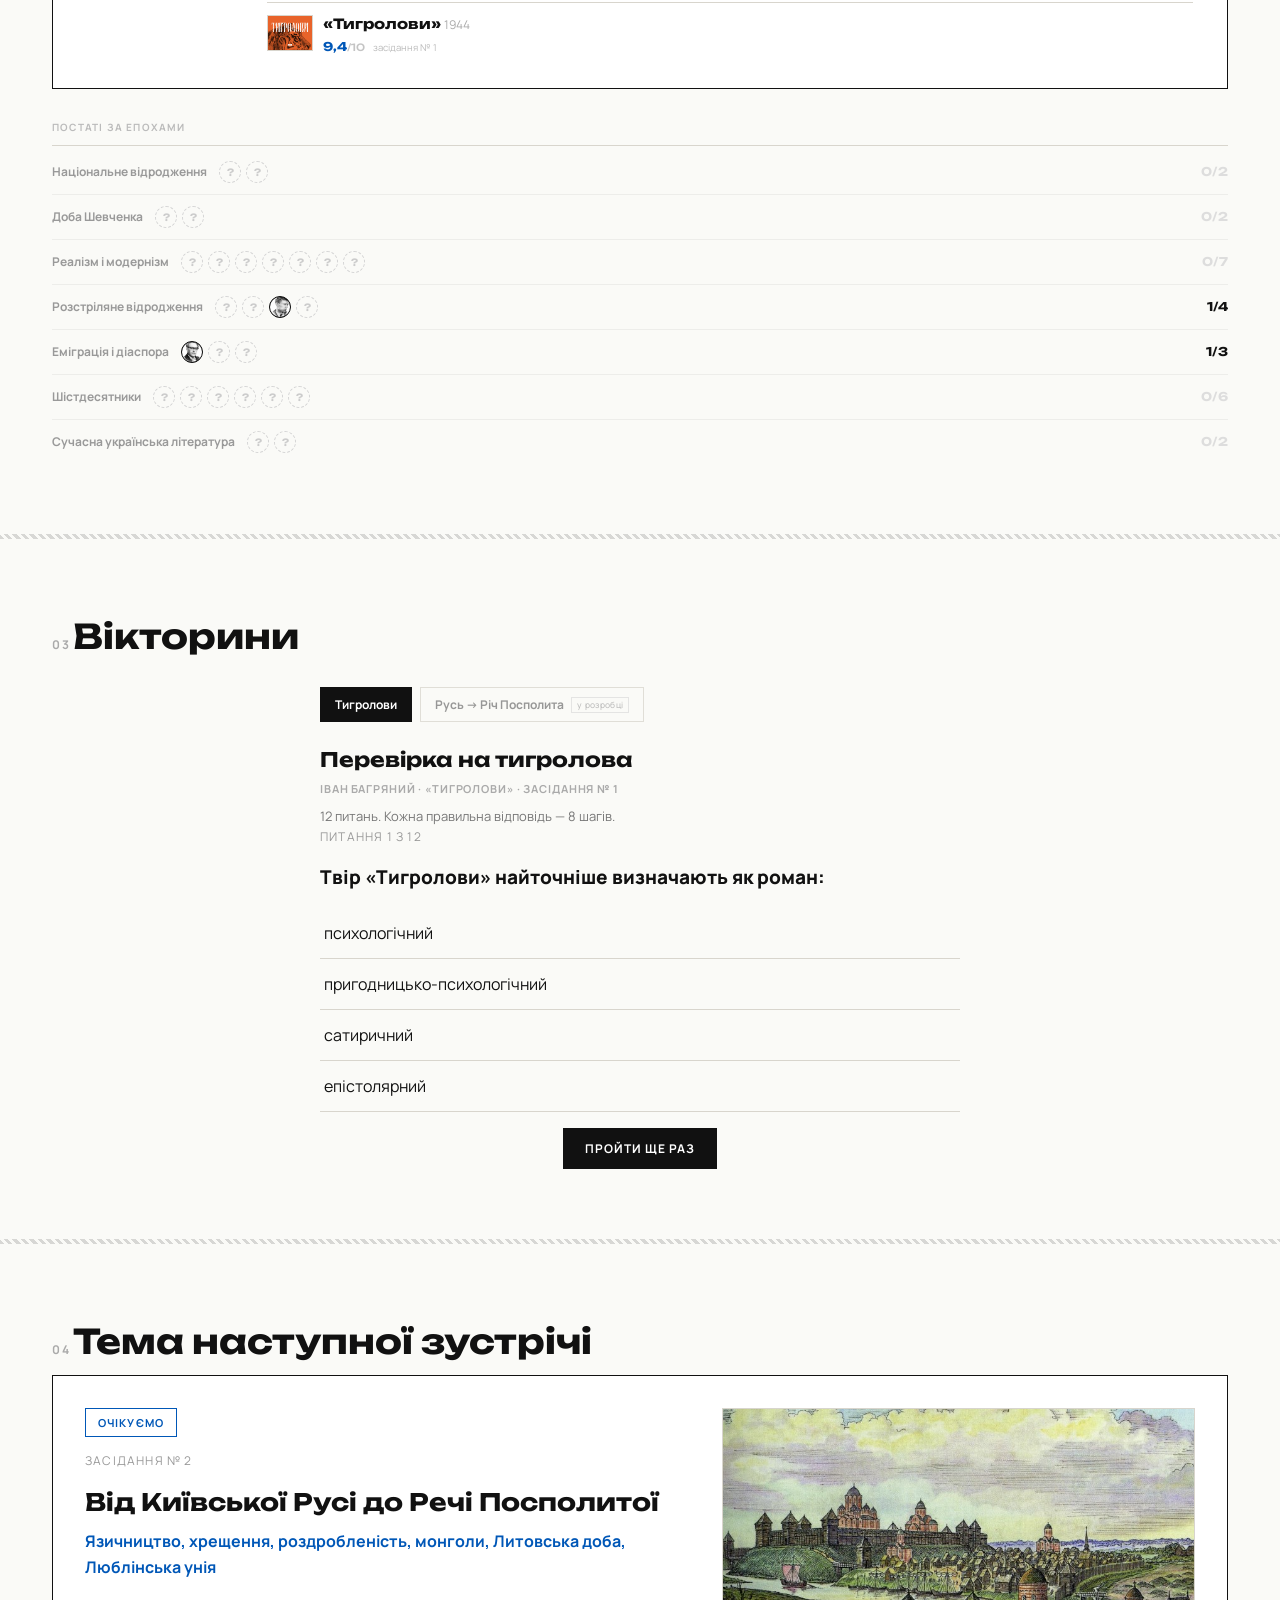
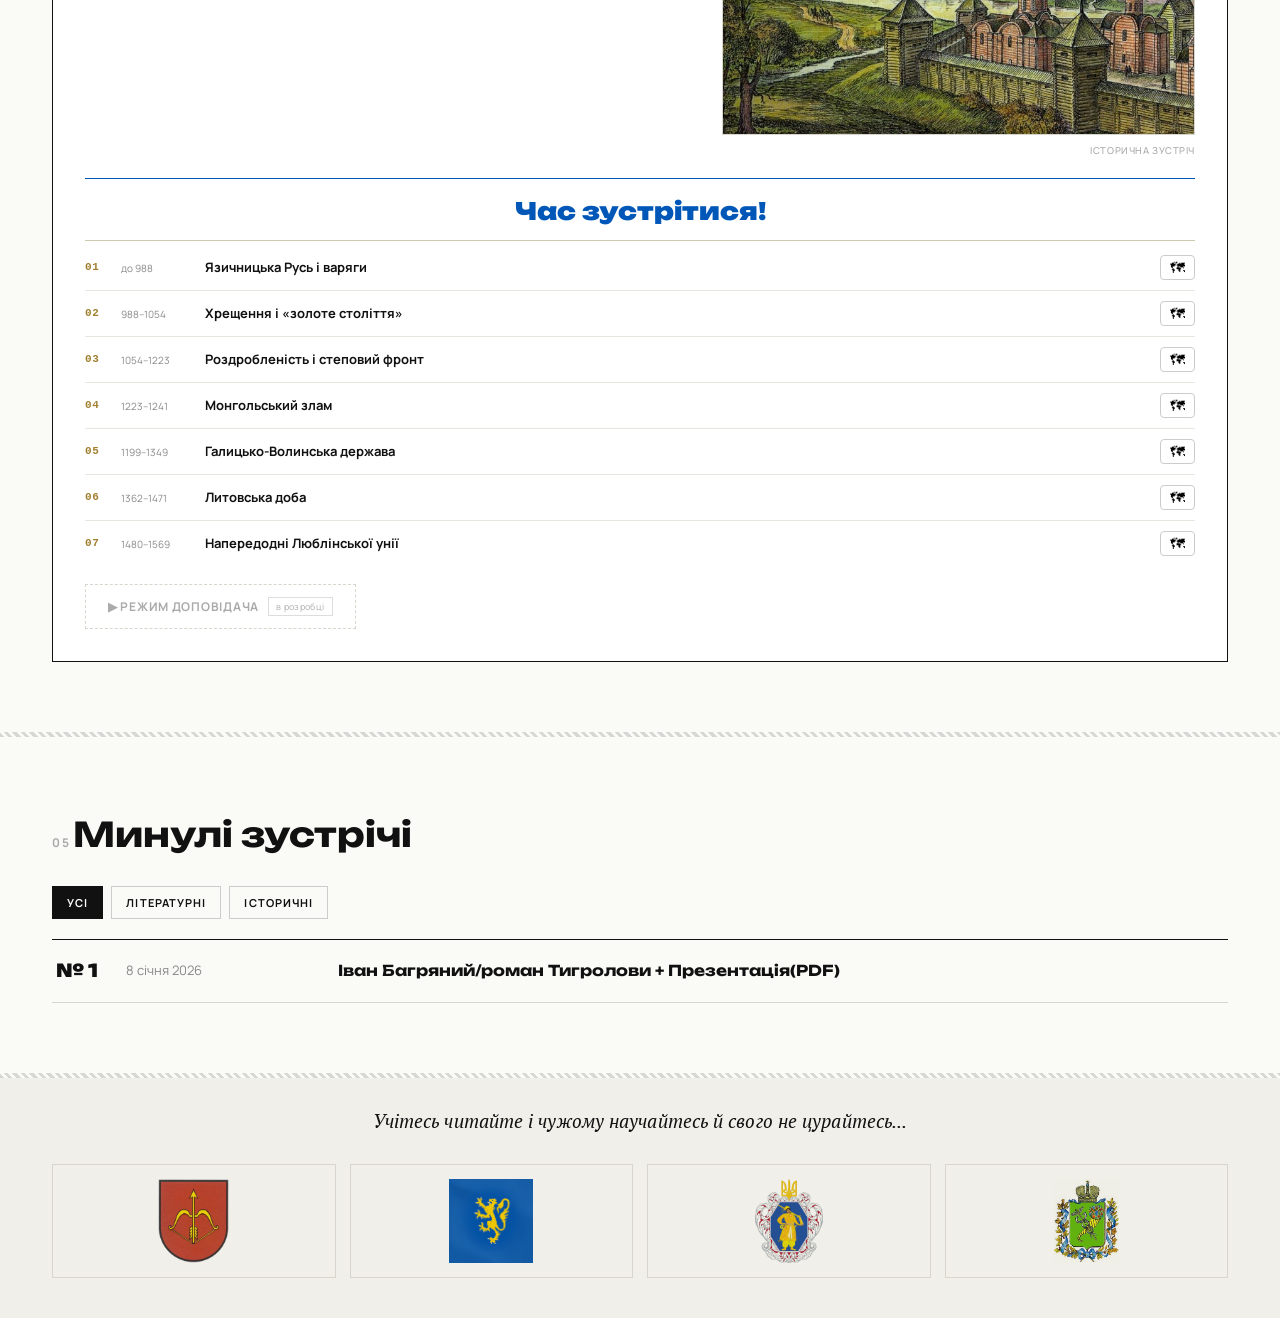
==== commit a8aba5d8: "Add files via upload" ====
--- a/index.html
+++ b/index.html
@@ -15,6 +15,7 @@
       <a href="#figures">Відомі українці</a>
       <a href="#quiz">Вікторини</a>
       <a href="#next-topic">Наступна тема</a>
+      <a href="#archive">Архів</a>
     </div>
   </nav>
   <div class="flag-ribbon" aria-hidden="true"></div>
@@ -88,6 +89,17 @@
 
 <div class="stitch-divider" aria-hidden="true"></div>
 
+<section id="archive">
+  <div class="wrap">
+    <span class="section-num">05</span>
+    <h2>Минулі зустрічі</h2>
+    <div id="archive-filters" class="arch-filters"></div>
+    <div id="archive-list" class="arch-list"><p>Завантаження…</p></div>
+  </div>
+</section>
+
+<div class="stitch-divider" aria-hidden="true"></div>
+
 <footer>
   <div class="wrap">
     <p class="footer-quote">Учітесь читайте і чужому научайтесь й свого не цурайтесь...</p>
--- a/style-1-minimal.css
+++ b/style-1-minimal.css
@@ -267,6 +267,30 @@
 }
 .meeting-emblem svg { width: 100%; height: 100%; display: block; }
 
+/* --- Розділ 05: Минулі зустрічі --- */
+.arch-filters { display: flex; gap: 8px; flex-wrap: wrap; margin: 18px 0 20px; }
+.arch-filter { font-family: 'Manrope', sans-serif; font-weight: 700; font-size: 11px; letter-spacing: .1em; text-transform: uppercase; background: none; border: 1px solid #ccc; padding: 8px 14px; cursor: pointer; color: var(--ink); }
+.arch-filter:hover { border-color: var(--ink); }
+.arch-filter.active { background: var(--ink); border-color: var(--ink); color: #fff; }
+.arch-list { border-top: 1px solid var(--ink); }
+.arch-row { display: grid; grid-template-columns: 54px 150px 30px 1fr auto; gap: 16px; align-items: center; padding: 16px 4px; border-bottom: 1px solid var(--line); }
+.arch-num { font-family: 'Unbounded', sans-serif; font-weight: 900; font-size: 18px; color: var(--ink); }
+.arch-date { font-family: 'Manrope', sans-serif; font-size: 13px; color: #888; }
+.arch-title { font-family: 'Unbounded', sans-serif; font-weight: 700; font-size: 15px; line-height: 1.35; color: var(--ink); }
+.arch-kind { font-family: 'Manrope', sans-serif; font-size: 11px; color: #aaa; text-transform: uppercase; letter-spacing: .08em; margin-top: 4px; }
+.arch-links { display: flex; gap: 8px; flex-wrap: wrap; justify-content: flex-end; }
+.arch-link { font-family: 'Manrope', sans-serif; font-weight: 700; font-size: 11px; letter-spacing: .06em; text-transform: uppercase; text-decoration: none; color: var(--index-blue); border: 1px solid var(--index-blue); padding: 6px 10px; }
+.arch-link:hover { background: var(--index-blue); color: #fff; }
+.arch-empty { color: #999; font-size: 13px; }
+@media (max-width: 760px) {
+  .arch-row { grid-template-columns: 44px 30px 1fr; row-gap: 6px; }
+  .arch-date { grid-column: 3; grid-row: 1; }
+  .arch-num { grid-column: 1; grid-row: 1 / span 2; }
+  .meeting-emblem.arch-em, .arch-row .meeting-emblem { grid-column: 2; grid-row: 1 / span 2; }
+  .arch-main { grid-column: 3; }
+  .arch-links { grid-column: 3; justify-content: flex-start; }
+}
+
 @media (max-width: 760px) {
   .next-topic-top.has-visual { grid-template-columns: 1fr; gap: 20px; }
   .next-topic-visual img { min-height: 0; max-height: 240px; }
@@ -385,16 +409,64 @@
   gap: 18px;
   margin-top: 24px;
 }
+/* Широка картка — лише на десктопі й лише коли відкритих одна-дві */
+@media (min-width: 621px) {
+  .figures-grid--few { grid-template-columns: 1fr; }
+  .figures-grid--few .figure-open {
+    display: grid;
+    grid-template-columns: 150px 1fr;
+    grid-template-areas:
+      "avatar name"
+      "avatar years"
+      "avatar era"
+      "avatar note"
+      "avatar quote"
+      "avatar books";
+    gap: 0 30px;
+    align-items: start;
+    text-align: left;
+    padding: 32px 34px;
+  }
+  .figures-grid--few .figure-avatar {
+    grid-area: avatar; margin: 0;
+    width: 120px; height: 120px; font-size: 32px;
+  }
+  .figures-grid--few .figure-open h3 { grid-area: name; font-size: 24px; margin: 0 0 5px; }
+  .figures-grid--few .figure-years { grid-area: years; font-size: 12px; margin-bottom: 5px; }
+  .figures-grid--few .figure-era { grid-area: era; margin-bottom: 0; }
+  .figures-grid--few .figure-note { grid-area: note; margin: 16px 0 0; font-size: 14px; max-width: 62ch; }
+  .figures-grid--few .figure-quote { grid-area: quote; max-width: 62ch; }
+  .figures-grid--few .fig-books { grid-area: books; margin-top: 18px; }
+  .figures-grid--few .fig-book-cover { width: 46px; max-height: 68px; }
+  .figures-grid--few .fig-book-title { font-size: 14px; }
+}
+
 @media (max-width: 620px) {
-  .figures-grid { grid-template-columns: repeat(auto-fill, minmax(155px, 1fr)); gap: 12px; }
-  .figure-card { padding: 18px 14px; }
-  .figure-avatar { width: 50px; height: 50px; font-size: 15px; margin-bottom: 10px; }
-  .figure-card h3 { font-size: 14px; }
-  .figure-years { font-size: 10px; }
-  .figure-era { font-size: 8px; }
-  .figure-note { font-size: 11.5px; line-height: 1.45; }
-  .fig-book-title { font-size: 11px; }
-  .fig-book-cover { width: 28px; max-height: 42px; }
+  .figures-grid { grid-template-columns: 1fr; gap: 14px; }
+
+  /* Фото + ім'я поруч, опис під ними на всю ширину */
+  .figure-open {
+    display: grid;
+    grid-template-columns: auto 1fr;
+    grid-template-areas:
+      "avatar name"
+      "avatar years"
+      "avatar era"
+      "note   note"
+      "quote  quote"
+      "books  books";
+    gap: 0 14px;
+    align-items: start;
+    text-align: left;
+    padding: 20px 18px;
+  }
+  .figure-open .figure-avatar { grid-area: avatar; margin: 0; width: 58px; height: 58px; font-size: 16px; }
+  .figure-open h3 { grid-area: name; font-size: 17px; margin: 0 0 3px; }
+  .figure-open .figure-years { grid-area: years; margin-bottom: 3px; }
+  .figure-open .figure-era { grid-area: era; margin-bottom: 0; }
+  .figure-open .figure-note { grid-area: note; margin: 14px 0 0; font-size: 13px; }
+  .figure-open .figure-quote { grid-area: quote; }
+  .figure-open .fig-books { grid-area: books; margin-top: 14px; }
 }
 
 .figure-card {
@@ -437,9 +509,10 @@
 .fig-book-title { font-family: 'Unbounded', sans-serif; font-weight: 700; font-size: 12.5px; line-height: 1.3; }
 .fig-book-meta { display: flex; flex-wrap: wrap; gap: 8px; align-items: baseline; margin-top: 4px; }
 .fig-book-score { font-family: 'Unbounded', sans-serif; font-weight: 700; font-size: 12px; }
+.fig-book-max { color: #c4c4c4; font-weight: 500; font-size: 10px; }
 .fig-book-meeting { font-family: 'Manrope', sans-serif; font-size: 9.5px; color: #bbb; }
 
-/* --- Закриті постаті: компактний блок за епохами --- */
+/* --- Карта постатей за епохами --- */
 .figures-locked { margin-top: 30px; }
 .figures-locked:empty { display: none; }
 .locked-head {
@@ -460,16 +533,37 @@
   flex: 1; display: flex; flex-wrap: wrap; gap: 5px; align-items: center;
 }
 .locked-dot {
-  width: 20px; height: 20px; border-radius: 50%;
+  width: 22px; height: 22px; border-radius: 50%;
   border: 1px dashed #d5d5d5; color: #ccc;
   font-family: 'Unbounded', sans-serif; font-style: normal;
   font-size: 10px; font-weight: 700;
   display: inline-flex; align-items: center; justify-content: center;
   flex-shrink: 0;
 }
+/* Відкрита постать — аватар, клікабельний */
+.opened-dot {
+  width: 22px; height: 22px; border-radius: 50%;
+  border: 1.5px solid var(--ink); background: var(--ink);
+  padding: 0; overflow: hidden; cursor: pointer; flex-shrink: 0;
+  display: inline-flex; align-items: center; justify-content: center;
+  transition: transform .15s ease;
+}
+.opened-dot:hover { transform: scale(1.25); }
+.opened-dot img { width: 100%; height: 100%; object-fit: cover; display: block; filter: grayscale(100%); }
+.opened-dot span {
+  font-family: 'Unbounded', sans-serif; font-size: 8px; font-weight: 700; color: #fff;
+}
 .locked-group-count {
-  font-family: 'Unbounded', sans-serif; font-weight: 700; font-size: 13px;
+  font-family: 'Unbounded', sans-serif; font-weight: 700; font-size: 12px;
   color: #ddd; flex-shrink: 0;
+}
+.locked-group-count.has-opened { color: var(--ink); }
+
+/* Підсвітка картки при переході з карти */
+.figure-flash { animation: figFlash 1.2s ease; }
+@keyframes figFlash {
+  0%, 100% { box-shadow: none; }
+  25%      { box-shadow: 0 0 0 3px rgba(0,87,183,.35); }
 }
 
 @media (max-width: 560px) {
@@ -504,6 +598,39 @@
 .era-has-books { background: rgba(0,0,0,.02); border-radius: 6px; }
 .era-open { background: rgba(0,87,183,.05); }
 
+/* --- Історичні зустрічі: крапка-кільце і картки постатей --- */
+.dot-history { background: var(--paper); border: 2px solid var(--gold); cursor: pointer; }
+.dot-history:hover { transform: scale(1.35); }
+.era-open .timeline-h-dot.dot-history { transform: scale(1.5); border-color: var(--index-blue); }
+.era-has-history { background: rgba(138,122,74,.06); border-radius: 6px; }
+.era-has-books.era-has-history { background: rgba(0,0,0,.02); }
+.era-has-history .timeline-h-dot.dot-filled { box-shadow: 0 0 0 3px var(--paper), 0 0 0 4.5px var(--gold); }
+.era-open.era-has-history { background: rgba(0,87,183,.05); }
+
+.hist-section-after { margin-top: 26px; }
+.hist-heading { font-family: 'Manrope', sans-serif; font-size: 11px; font-weight: 700; color: #aaa; text-transform: uppercase; letter-spacing: .1em; margin-bottom: 12px; }
+.hist-grid { display: grid; grid-template-columns: repeat(auto-fill, minmax(300px, 1fr)); gap: 16px; }
+.hist-card { display: flex; gap: 14px; align-items: flex-start; border: 1px solid var(--line); border-top: 3px solid var(--flag-blue); padding: 14px 16px; background: var(--card-bg); }
+.hist-card.accent-blue { border-top-color: var(--index-blue); }
+.hist-card.accent-yellow { border-top-color: #c9a227; }
+.hist-card.accent-terracotta { border-top-color: var(--stamp-red); }
+.hist-card.accent-teal { border-top-color: var(--teal); }
+.hist-avatar {
+  width: 48px; height: 48px; border-radius: 50%; flex-shrink: 0;
+  display: flex; align-items: center; justify-content: center;
+  font-family: 'Unbounded', sans-serif; font-weight: 700; font-size: 14px; color: #fff;
+  background: linear-gradient(135deg, var(--flag-blue), var(--teal));
+}
+.hist-avatar.accent-yellow { background: linear-gradient(135deg, var(--gold), var(--flag-yellow)); color: var(--ink); }
+.hist-avatar.accent-terracotta { background: linear-gradient(135deg, var(--stamp-red), var(--gold)); }
+.hist-avatar.accent-teal { background: linear-gradient(135deg, var(--teal), var(--flag-blue)); }
+.hist-avatar-photo { object-fit: cover; border: none; filter: grayscale(100%); }
+.hist-body { min-width: 0; }
+.hist-name { font-family: 'Unbounded', sans-serif; font-weight: 700; font-size: 14px; line-height: 1.3; color: var(--ink); }
+.hist-years { font-family: 'Manrope', sans-serif; font-size: 11px; color: #999; margin-top: 3px; }
+.hist-note { font-family: 'Manrope', sans-serif; font-size: 12px; color: #666; margin-top: 8px; line-height: 1.45; }
+.hist-meeting { font-family: 'Manrope', sans-serif; font-size: 10px; color: #bbb; margin-top: 8px; }
+
 /* --- Панель книг під стрічкою --- */
 .timeline-panel { display: none; margin-top: 22px; border-top: 1px solid var(--ink); padding-top: 18px; }
 .panel-head { display: flex; align-items: baseline; justify-content: space-between; margin-bottom: 16px; gap: 12px; }
@@ -528,7 +655,7 @@
 .book-meta { text-align: right; flex-shrink: 0; }
 .book-score { font-family: 'Unbounded', sans-serif; font-weight: 900; line-height: 1; white-space: nowrap; }
 .score-num { font-size: 24px; }
-.score-max { font-size: 11px; color: #bbb; font-weight: 500; }
+.score-max { font-size: 11px; color: #c4c4c4; font-weight: 500; }
 .score-high { color: var(--index-blue); }
 .score-mid  { color: var(--ink); }
 .score-low  { color: #999; }
@@ -538,6 +665,7 @@
 
 @media (max-width: 560px) {
   .books-grid { grid-template-columns: 1fr; }
+  .hist-grid { grid-template-columns: 1fr; }
   .progress-bar { max-width: 100%; }
 }
 .timeline-h-period { font-family: 'Manrope', sans-serif; font-weight: 700; font-size: 11px; color: #999; text-transform: uppercase; letter-spacing: 0.06em; }
@@ -593,3 +721,208 @@
 @media (max-width: 560px) {
   .archive-item { flex-wrap: wrap; }
 }
+
+/* ============================================================
+   РЕЖИМ ДОПОВІДАЧА
+   ============================================================ */
+.presenter-launch {
+  font-family: 'Manrope', sans-serif; font-weight: 700; font-size: 12px;
+  letter-spacing: .06em; text-transform: uppercase;
+  background: var(--ink); color: #fff; border: none;
+  padding: 12px 22px; cursor: pointer; margin-top: 18px;
+  display: inline-flex; align-items: center; gap: 9px;
+  transition: opacity .2s ease;
+}
+.presenter-launch:hover { opacity: .8; }
+
+#presenter {
+  position: fixed; inset: 0; z-index: 9999;
+  background: #14161a; color: #f0efe9;
+  display: flex; flex-direction: column;
+  font-family: 'Manrope', sans-serif;
+  cursor: default;
+}
+#presenter.pointer-on { cursor: none; }
+
+/* --- Верхня панель --- */
+.pres-bar {
+  display: flex; align-items: center; gap: 14px;
+  padding: 12px 20px; flex-shrink: 0;
+  border-bottom: 1px solid rgba(255,255,255,.08);
+  transition: opacity .4s ease;
+}
+#presenter.idle .pres-bar, #presenter.idle .pres-foot { opacity: 0; }
+.pres-spacer { flex: 1; }
+.pres-counter {
+  font-size: 11px; font-weight: 700; letter-spacing: .12em;
+  text-transform: uppercase; color: #6f7681;
+}
+
+.pres-block-timer {
+  font-family: 'Unbounded', sans-serif; font-weight: 700; font-size: 22px;
+  color: #4a5058; cursor: pointer; line-height: 1;
+  padding: 4px 10px; border: 1px solid transparent; transition: color .3s, border-color .3s;
+}
+.pres-block-timer.running { color: #f0efe9; border-color: rgba(255,255,255,.14); }
+.pres-block-timer.warn { color: #e0a83a; border-color: rgba(224,168,58,.45); }
+.pres-block-timer.over { color: #d8574a; border-color: rgba(216,87,74,.5); }
+
+.pres-meet {
+  font-family: 'Manrope', sans-serif; font-weight: 700; font-size: 12px;
+  color: #6f7681; cursor: pointer; display: inline-flex; align-items: center; gap: 7px;
+  padding: 7px 12px; border: 1px solid rgba(255,255,255,.12);
+}
+.pres-meet .pres-dot {
+  width: 7px; height: 7px; border-radius: 50%; background: #4a5058; flex-shrink: 0;
+}
+.pres-meet.running { color: #f0efe9; }
+.pres-meet.running .pres-dot { background: #d8574a; animation: presPulse 2s infinite; }
+@keyframes presPulse { 0%,100% { opacity: 1; } 50% { opacity: .3; } }
+
+.pres-btn {
+  width: 34px; height: 34px; flex-shrink: 0;
+  background: none; border: 1px solid rgba(255,255,255,.14);
+  color: #9aa1ab; font-size: 15px; cursor: pointer;
+  display: flex; align-items: center; justify-content: center;
+  transition: color .2s, border-color .2s;
+}
+.pres-btn:hover { color: #fff; border-color: rgba(255,255,255,.4); }
+.pres-btn.active { color: #14161a; background: #f0efe9; border-color: #f0efe9; }
+
+/* --- Сцена з картою --- */
+.pres-stage {
+  flex: 1; min-height: 0;
+  display: flex; align-items: center; justify-content: center;
+  padding: 16px 20px; overflow: hidden;
+}
+.pres-map { max-width: 100%; max-height: 100%; object-fit: contain; display: block; }
+.pres-map-frame { width: 100%; height: 100%; border: none; background: #f5f0e4; }
+.pres-nomap { color: #4a5058; font-size: 14px; font-style: italic; }
+
+/* --- Нижня панель --- */
+.pres-foot {
+  display: flex; align-items: center; gap: 18px;
+  padding: 14px 20px 18px; flex-shrink: 0;
+  border-top: 1px solid rgba(255,255,255,.08);
+  transition: opacity .4s ease;
+}
+.pres-info { flex: 1; min-width: 0; }
+.pres-num {
+  font-family: 'Unbounded', sans-serif; font-weight: 700; font-size: 12px;
+  color: #6f7681; margin-right: 12px;
+}
+.pres-period { font-size: 12px; color: #6f7681; }
+.pres-title {
+  font-family: 'Unbounded', sans-serif; font-weight: 700;
+  font-size: clamp(18px, 2.4vw, 30px); margin: 5px 0 0; line-height: 1.15;
+}
+.pres-nav {
+  width: 46px; height: 46px; flex-shrink: 0;
+  background: none; border: 1px solid rgba(255,255,255,.16);
+  color: #9aa1ab; font-size: 22px; cursor: pointer; line-height: 1;
+  transition: color .2s, border-color .2s, background .2s;
+}
+.pres-nav:hover { color: #14161a; background: #f0efe9; border-color: #f0efe9; }
+
+/* --- Питання на весь екран --- */
+.pres-question {
+  position: absolute; inset: 0; z-index: 5;
+  background: rgba(20,22,26,.97);
+  display: flex; align-items: center; justify-content: center;
+  padding: 6vw; cursor: pointer;
+  opacity: 0; pointer-events: none; transition: opacity .25s ease;
+}
+.pres-question.show { opacity: 1; pointer-events: auto; }
+.pres-q-inner { max-width: 900px; text-align: center; }
+.pres-q-label {
+  font-size: 10px; font-weight: 700; letter-spacing: .16em;
+  text-transform: uppercase; color: #6f7681; margin-bottom: 22px;
+}
+.pres-question p {
+  font-family: 'Unbounded', sans-serif; font-weight: 700;
+  font-size: clamp(17px, 1.9vw, 28px); line-height: 1.4; margin: 0 auto;
+  max-width: 46ch; text-wrap: balance;
+}
+.pres-q-hint { font-size: 10px; color: #3f444b; margin-top: 28px; }
+
+/* --- Вказівка --- */
+/* --- Вказівка: княжий кінь --- */
+.pres-pointer {
+  position: fixed; z-index: 20; pointer-events: none;
+  width: 62px; height: 47px; margin: -24px 0 0 -31px;
+  opacity: 0; transition: opacity .2s ease;
+  will-change: transform;
+}
+.pres-horse {
+  width: 100%; height: 100%; display: block;
+  filter: drop-shadow(0 2px 5px rgba(0,0,0,.45));
+  transform-origin: 50% 70%;
+}
+.horse-body path, .horse-body ellipse {
+  fill: #d9a12a; stroke: #2b2317; stroke-width: 2.2;
+  stroke-linejoin: round;
+}
+.horse-legs path {
+  fill: none; stroke: #2b2317; stroke-width: 5.5;
+  stroke-linecap: round; stroke-linejoin: round;
+}
+.horse-eye { fill: #2b2317; }
+
+/* Біжить, поки миша рухається */
+.pres-pointer.moving .pres-horse { animation: horseTrot .42s infinite ease-in-out; }
+@keyframes horseTrot {
+  0%, 100% { transform: translateY(0)    rotate(0deg); }
+  25%      { transform: translateY(-2.5px) rotate(-3deg); }
+  50%      { transform: translateY(0)    rotate(0deg); }
+  75%      { transform: translateY(-1.5px) rotate(2deg); }
+}
+#presenter.pointer-on .pres-pointer { opacity: 1; }
+
+/* --- Підсумок зустрічі --- */
+.pres-result {
+  position: absolute; inset: 0; z-index: 30;
+  display: flex; align-items: center; justify-content: center;
+  pointer-events: none;
+}
+.pres-result:empty { display: none; }
+.pres-result-inner {
+  background: #f0efe9; color: #14161a; padding: 36px 42px;
+  text-align: center; pointer-events: auto; max-width: 400px;
+}
+.pres-result-label {
+  font-size: 10px; font-weight: 700; letter-spacing: .14em;
+  text-transform: uppercase; color: #999; margin-bottom: 10px;
+}
+.pres-result-value {
+  font-family: 'Unbounded', sans-serif; font-weight: 900; font-size: 38px; line-height: 1;
+}
+.pres-result-hint { font-size: 12px; color: #777; margin-top: 14px; line-height: 1.45; }
+.pres-result-actions { display: flex; gap: 8px; justify-content: center; margin-top: 22px; }
+.pres-result-actions button {
+  font-family: 'Manrope', sans-serif; font-weight: 700; font-size: 11px;
+  text-transform: uppercase; letter-spacing: .06em;
+  padding: 10px 18px; cursor: pointer;
+  background: #14161a; color: #fff; border: none;
+}
+.pres-result-actions button:last-child { background: none; color: #14161a; border: 1px solid #ccc; }
+
+@media (max-width: 700px) {
+  .pres-bar { gap: 8px; padding: 10px 12px; }
+  .pres-counter { display: none; }
+  .pres-block-timer { font-size: 17px; padding: 3px 7px; }
+  .pres-meet { font-size: 10px; padding: 6px 9px; }
+  .pres-foot { padding: 10px 12px 14px; gap: 10px; }
+  .pres-nav { width: 38px; height: 38px; font-size: 18px; }
+}
+
+/* Заблокована кнопка режиму доповідача */
+.presenter-launch.is-locked {
+  background: none; color: #aaa; border: 1px dashed var(--line);
+  cursor: not-allowed;
+}
+.presenter-launch.is-locked:hover { opacity: 1; }
+.launch-soon {
+  font-size: 9px; font-weight: 500; text-transform: lowercase;
+  letter-spacing: .04em; color: #bbb;
+  border: 1px solid #ddd; padding: 2px 7px;
+}
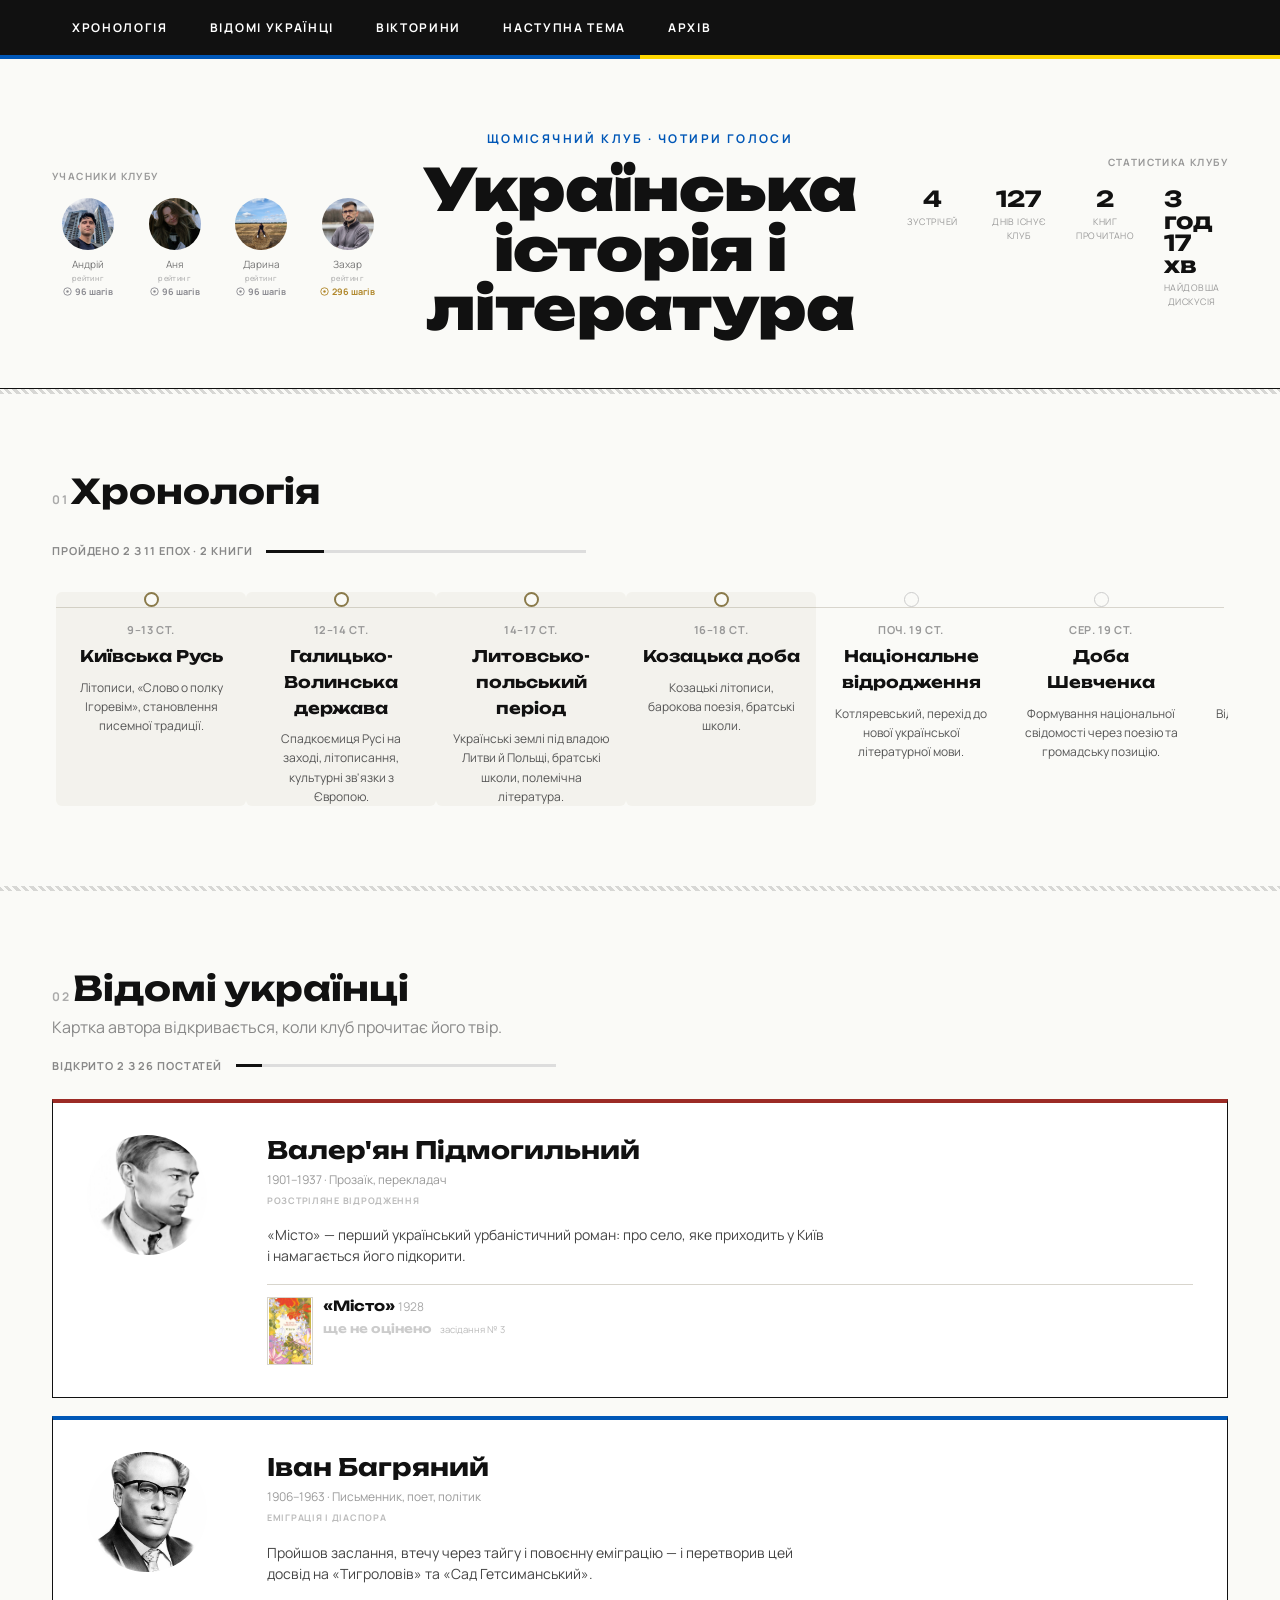
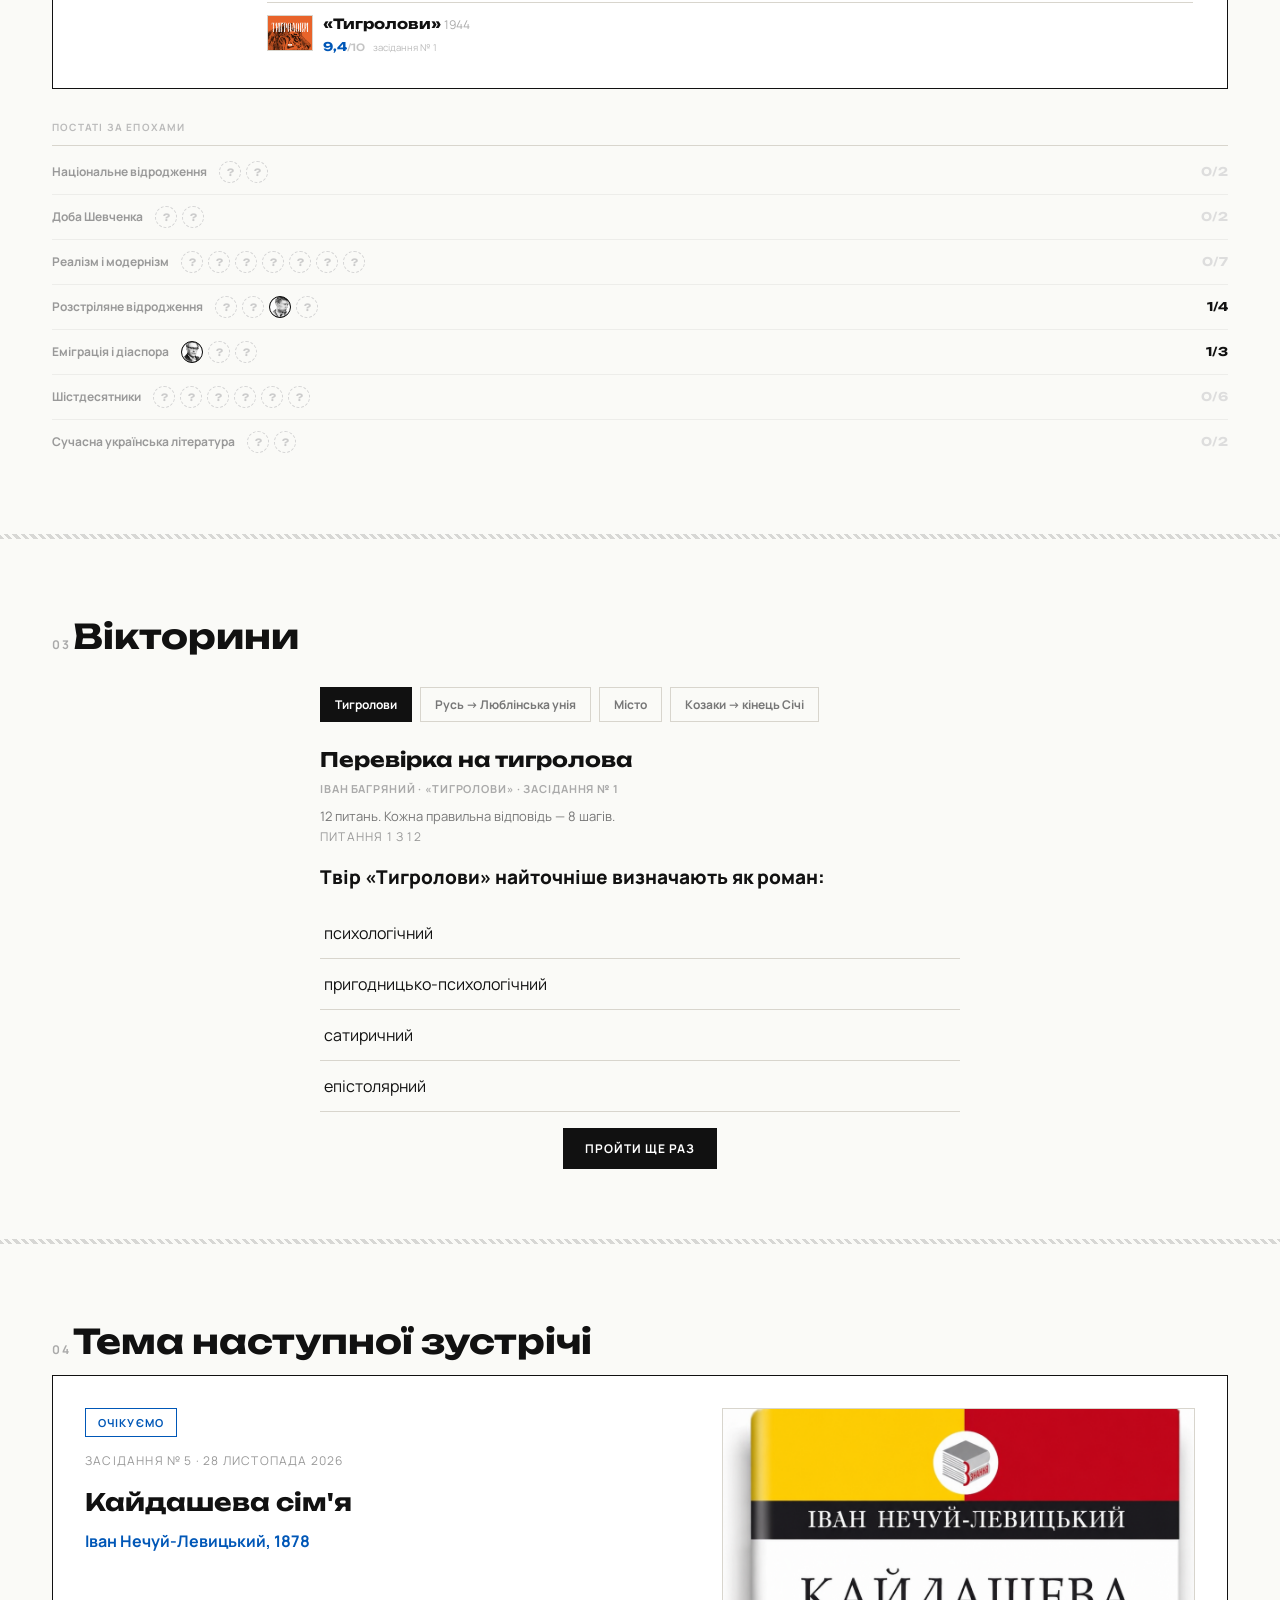
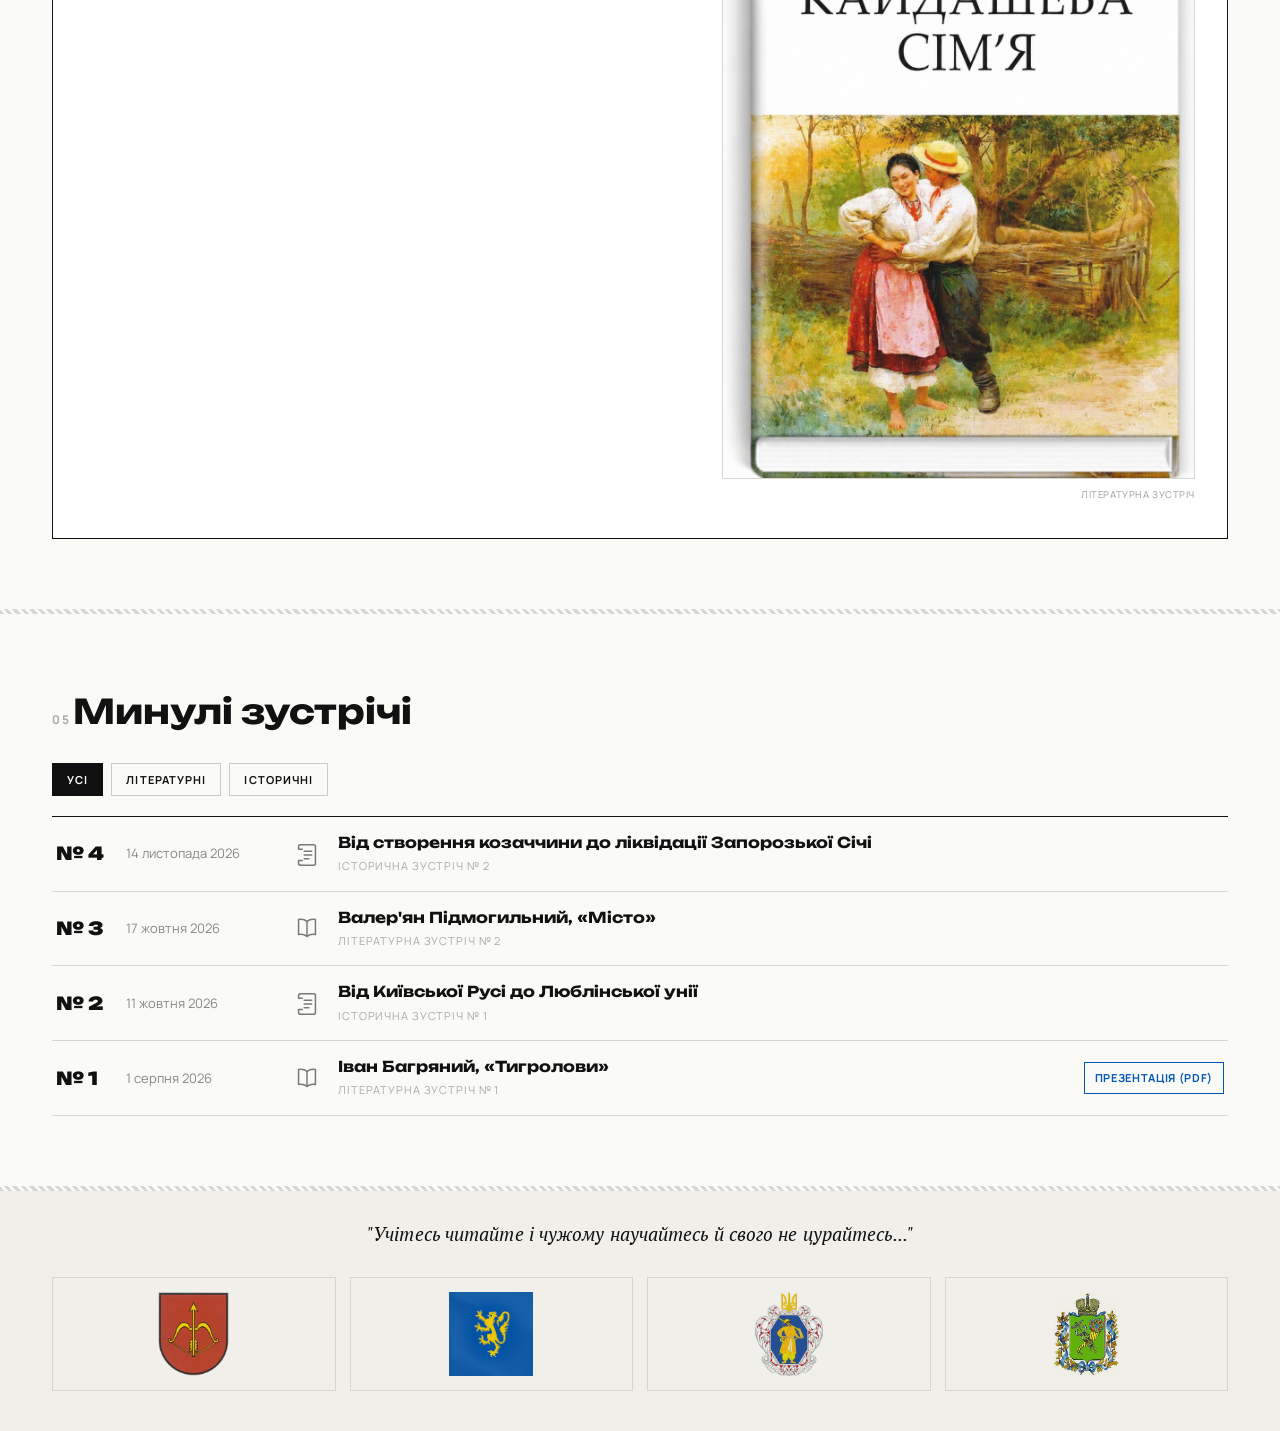
==== commit e2e4529e: "Update index.html" ====
--- a/index.html
+++ b/index.html
@@ -102,7 +102,7 @@
 
 <footer>
   <div class="wrap">
-    <p class="footer-quote">Учітесь читайте і чужому научайтесь й свого не цурайтесь...</p>
+    <p class="footer-quote">"Учітесь читайте і чужому научайтесь й свого не цурайтесь..."</p>
     <div class="emblem-footer">
       <div class="emblem-slot"><img src="assets/emblems/gerald1.gif" class="emblem-icon" alt="Емблема 1"></div>
       <div class="emblem-slot"><img src="assets/emblems/gerald2.jpg" class="emblem-icon" alt="Емблема 2"></div>
